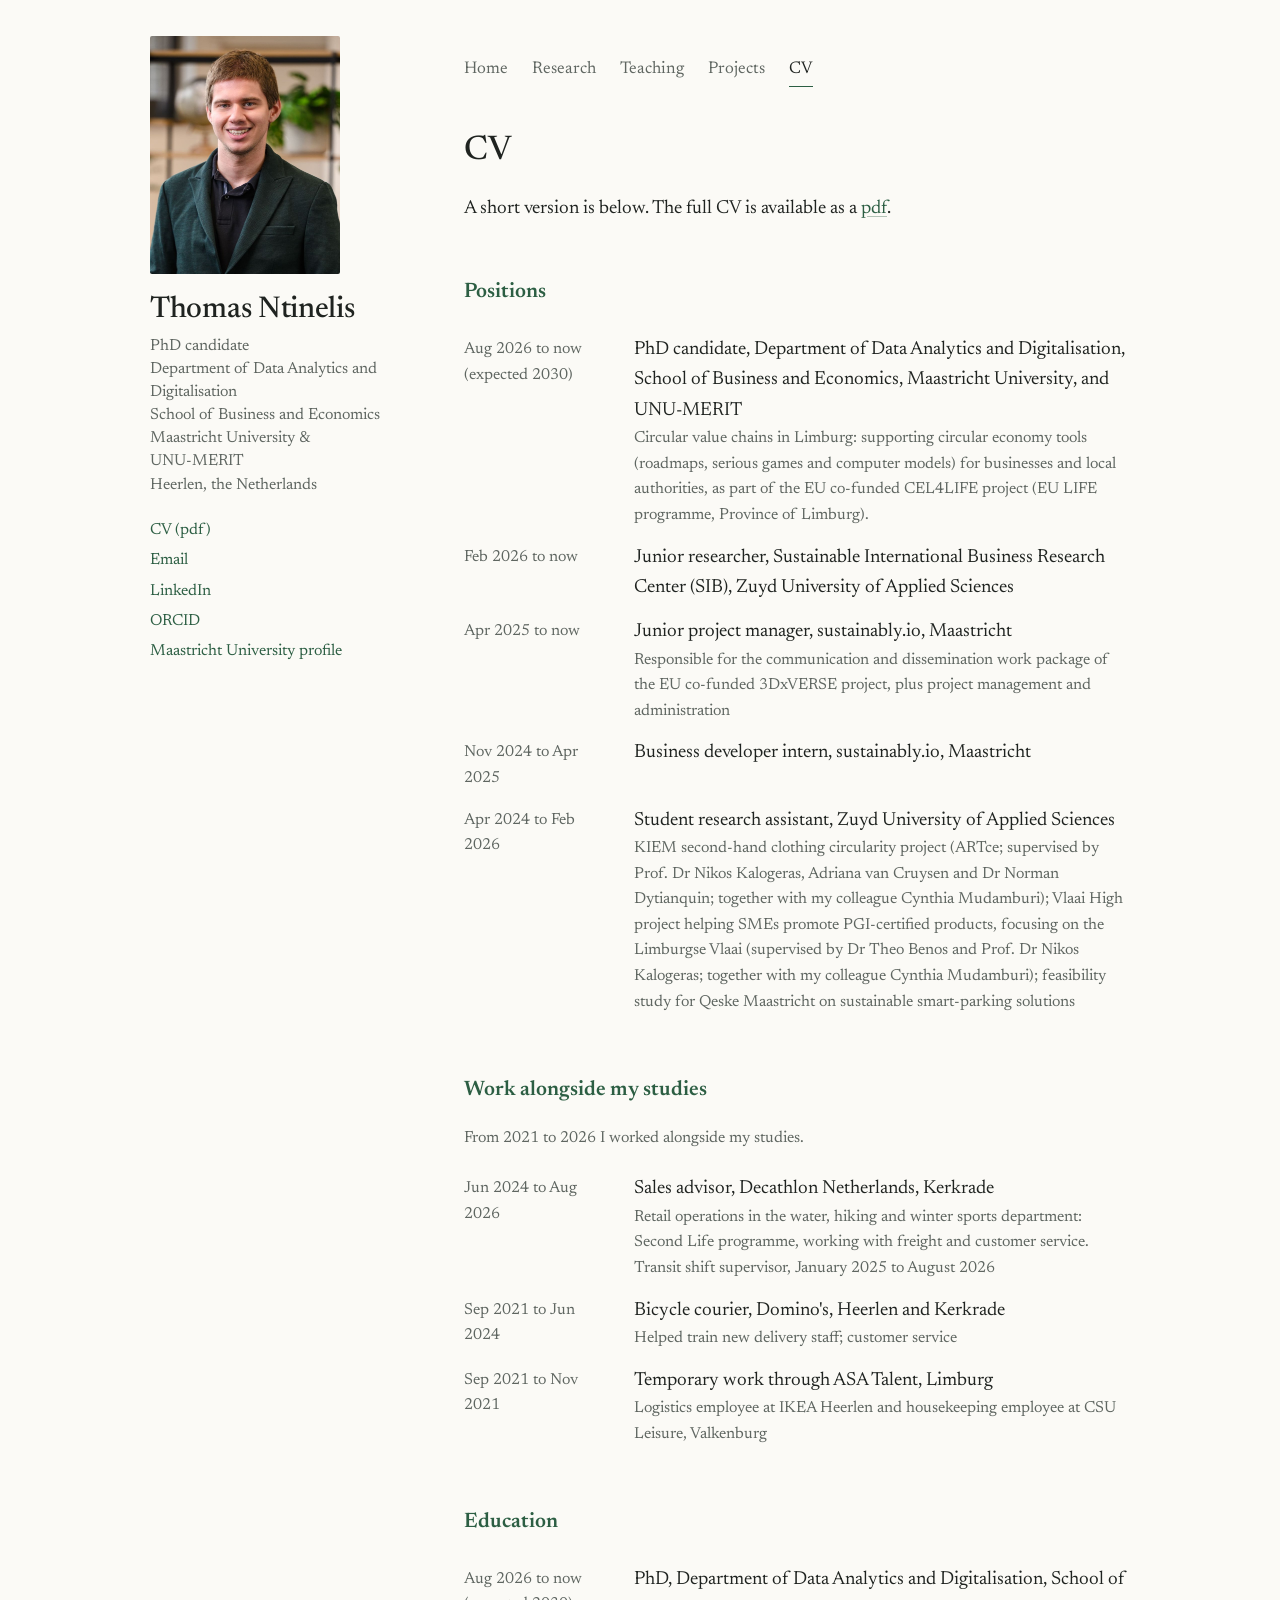
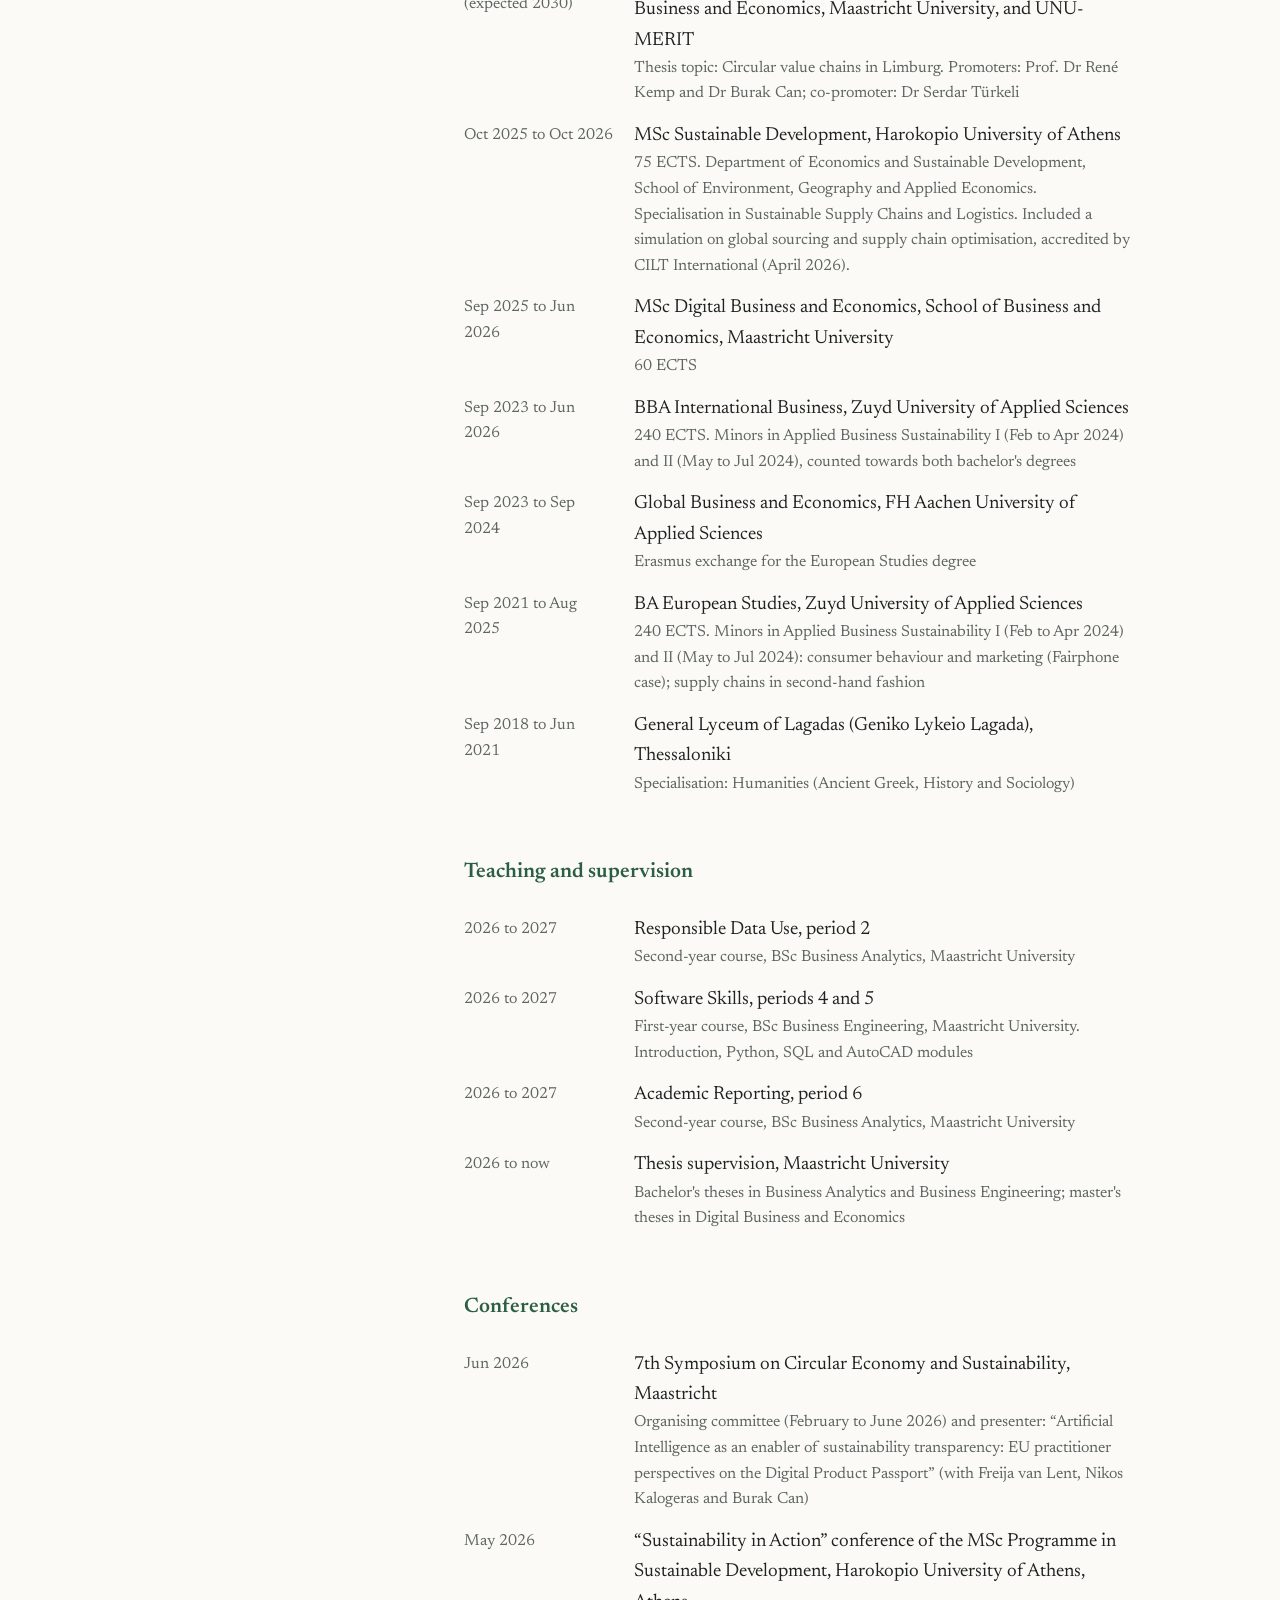
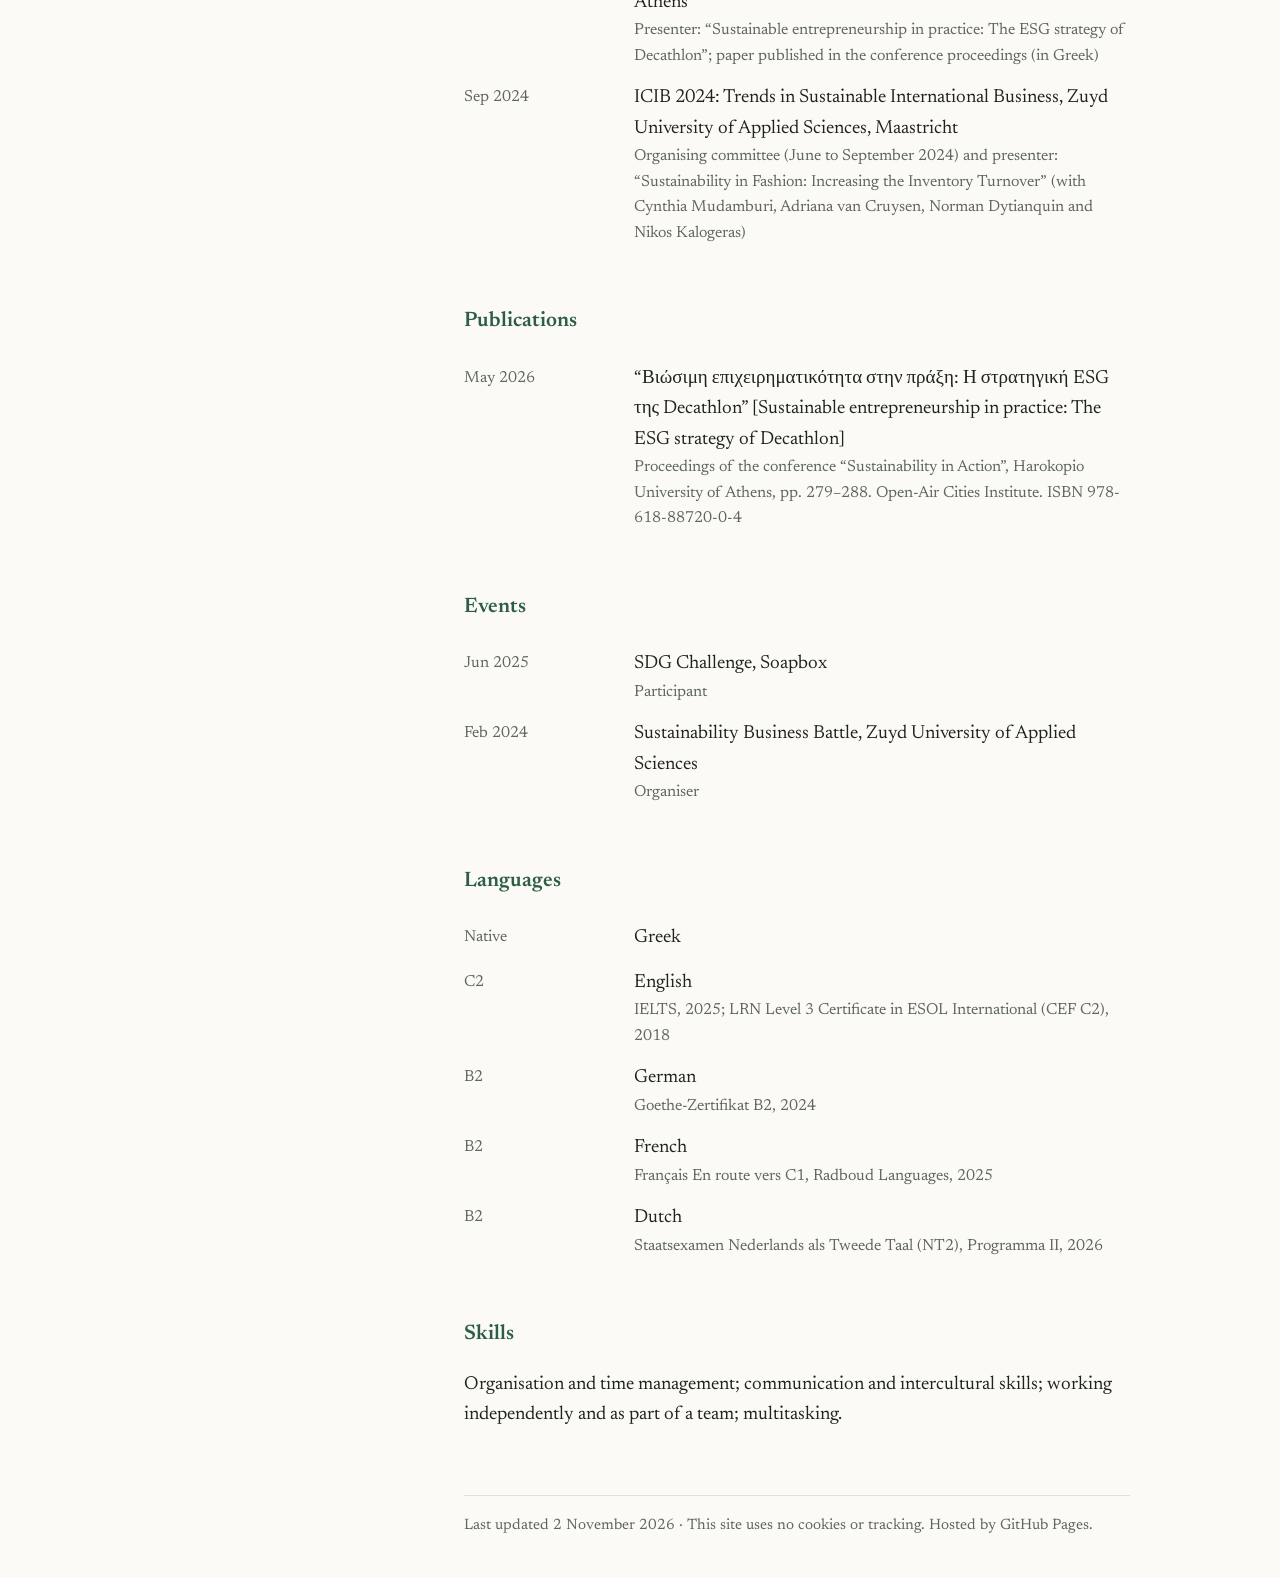
==== cv.html @ 08951f8e "List sustainably.io internship as its own entry" ====
<!doctype html>
<html lang="en">
<head>
<meta charset="utf-8">
<meta name="viewport" content="width=device-width, initial-scale=1">
<title>CV · Thomas Ntinelis</title>
<meta name="description" content="Thomas Ntinelis, PhD candidate at Maastricht University and UNU-MERIT, working on circular value chains in Limburg.">
<link rel="icon" href="favicon.svg" type="image/svg+xml">
<link rel="stylesheet" href="style.css">
</head>
<body>
<div class="page">

<aside class="side">
  <!-- Save a portrait (roughly 4:5) as photo.jpg -->
  <img class="portrait" src="photo.jpg" alt="Thomas Ntinelis" onerror="this.outerHTML='&lt;div class=&quot;portrait-empty&quot;&gt;photo&lt;/div&gt;'">
  <a class="name" href="index.html">Thomas Ntinelis</a>
  <p class="role">PhD candidate<br>Department of Data Analytics and Digitalisation<br>School of Business and Economics<br>Maastricht University &amp; <span class="nw">UNU-MERIT</span><br>Heerlen, the Netherlands</p>
  <ul class="links" id="links"></ul>
</aside>

<main>
<nav class="top" aria-label="Main">
  <a href="index.html">Home</a>
  <a href="research.html">Research</a>
  <a href="teaching.html">Teaching</a>
  <a href="projects.html">Projects</a>
  <a href="cv.html" aria-current="page">CV</a>
</nav>
<h1>CV</h1>
<p>A short version is below. The full CV is available as a <a data-cv href="#" target="_blank" rel="noopener">pdf</a>.</p>

<h2>Positions</h2>
<ul class="dated">
  <li><span class="d">Aug 2026 to now<br>(expected 2030)</span><span class="what">PhD candidate, Department of Data Analytics and Digitalisation, School of Business and Economics, Maastricht University, and UNU-MERIT<span>Circular value chains in Limburg: supporting circular economy tools (roadmaps, serious games and computer models) for businesses and local authorities, as part of the EU co-funded CEL4LIFE project (EU LIFE programme, Province of Limburg).</span></span></li>
  <li><span class="d">Feb 2026 to now</span><span class="what">Junior researcher, Sustainable International Business Research Center (SIB), Zuyd University of Applied Sciences</span></li>
  <li><span class="d">Apr 2025 to now</span><span class="what">Junior project manager, sustainably.io, Maastricht<span>Responsible for the communication and dissemination work package of the EU co-funded 3DxVERSE project, plus project management and administration</span></span></li>
  <li><span class="d">Nov 2024 to Apr 2025</span><span class="what">Business developer intern, sustainably.io, Maastricht</span></li>
  <li><span class="d">Apr 2024 to Feb 2026</span><span class="what">Student research assistant, Zuyd University of Applied Sciences<span>KIEM second-hand clothing circularity project (ARTce; supervised by Prof. Dr Nikos Kalogeras, Adriana van Cruysen and Dr Norman Dytianquin; together with my colleague Cynthia Mudamburi); Vlaai High project helping SMEs promote PGI-certified products, focusing on the Limburgse Vlaai (supervised by Dr Theo Benos and Prof. Dr Nikos Kalogeras; together with my colleague Cynthia Mudamburi); feasibility study for Qeske Maastricht on sustainable smart-parking solutions</span></span></li>
</ul>

<h2>Work alongside my studies</h2>
<p class="small">From 2021 to 2026 I worked alongside my studies.</p>
<ul class="dated">
  <li><span class="d">Jun 2024 to Aug 2026</span><span class="what">Sales advisor, Decathlon Netherlands, Kerkrade<span>Retail operations in the water, hiking and winter sports department: Second Life programme, working with freight and customer service. Transit shift supervisor, January 2025 to August 2026</span></span></li>
  <li><span class="d">Sep 2021 to Jun 2024</span><span class="what">Bicycle courier, Domino's, Heerlen and Kerkrade<span>Helped train new delivery staff; customer service</span></span></li>
  <li><span class="d">Sep 2021 to Nov 2021</span><span class="what">Temporary work through ASA Talent, Limburg<span>Logistics employee at IKEA Heerlen and housekeeping employee at CSU Leisure, Valkenburg</span></span></li>
</ul>

<h2>Education</h2>
<ul class="dated">
  <li><span class="d">Aug 2026 to now<br>(expected 2030)</span><span class="what">PhD, Department of Data Analytics and Digitalisation, School of Business and Economics, Maastricht University, and UNU-MERIT<span>Thesis topic: Circular value chains in Limburg. Promoters: Prof. Dr René Kemp and Dr Burak Can; co-promoter: Dr Serdar Türkeli</span></span></li>
  <li><span class="d">Oct 2025 to Oct 2026</span><span class="what">MSc Sustainable Development, Harokopio University of Athens<span>75 ECTS. Department of Economics and Sustainable Development, School of Environment, Geography and Applied Economics. Specialisation in Sustainable Supply Chains and Logistics. Included a simulation on global sourcing and supply chain optimisation, accredited by CILT International (April 2026).</span></span></li>
  <li><span class="d">Sep 2025 to Jun 2026</span><span class="what">MSc Digital Business and Economics, School of Business and Economics, Maastricht University<span>60 ECTS</span></span></li>
  <li><span class="d">Sep 2023 to Jun 2026</span><span class="what">BBA International Business, Zuyd University of Applied Sciences<span>240 ECTS. Minors in Applied Business Sustainability I (Feb to Apr 2024) and II (May to Jul 2024), counted towards both bachelor's degrees</span></span></li>
  <li><span class="d">Sep 2023 to Sep 2024</span><span class="what">Global Business and Economics, FH Aachen University of Applied Sciences<span>Erasmus exchange for the European Studies degree</span></span></li>
  <li><span class="d">Sep 2021 to Aug 2025</span><span class="what">BA European Studies, Zuyd University of Applied Sciences<span>240 ECTS. Minors in Applied Business Sustainability I (Feb to Apr 2024) and II (May to Jul 2024): consumer behaviour and marketing (Fairphone case); supply chains in second-hand fashion</span></span></li>
  <li><span class="d">Sep 2018 to Jun 2021</span><span class="what">General Lyceum of Lagadas (Geniko Lykeio Lagada), Thessaloniki<span>Specialisation: Humanities (Ancient Greek, History and Sociology)</span></span></li>
</ul>

<h2>Teaching and supervision</h2>
<ul class="dated">
  <li><span class="d">2026 to 2027</span><span class="what">Responsible Data Use, period 2<span>Second-year course, BSc Business Analytics, Maastricht University</span></span></li>
  <li><span class="d">2026 to 2027</span><span class="what">Software Skills, periods 4 and 5<span>First-year course, BSc Business Engineering, Maastricht University. Introduction, Python, SQL and AutoCAD modules</span></span></li>
  <li><span class="d">2026 to 2027</span><span class="what">Academic Reporting, period 6<span>Second-year course, BSc Business Analytics, Maastricht University</span></span></li>
  <li><span class="d">2026 to now</span><span class="what">Thesis supervision, Maastricht University<span>Bachelor's theses in Business Analytics and Business Engineering; master's theses in Digital Business and Economics</span></span></li>
</ul>

<h2>Conferences</h2>
<!-- Add the year in the first column, and your role or paper title in the grey line -->
<ul class="dated">
  <li><span class="d">Jun 2026</span><span class="what">7th Symposium on Circular Economy and Sustainability, Maastricht<span>Organising committee (February to June 2026) and presenter: “Artificial Intelligence as an enabler of sustainability transparency: EU practitioner perspectives on the Digital Product Passport” (with Freija van Lent, Nikos Kalogeras and Burak Can)</span></span></li>
  <li><span class="d">May 2026</span><span class="what">“Sustainability in Action” conference of the MSc Programme in Sustainable Development, Harokopio University of Athens, Athens<span>Presenter: “Sustainable entrepreneurship in practice: The ESG strategy of Decathlon”; paper published in the conference proceedings (in Greek)</span></span></li>
  <li><span class="d">Sep 2024</span><span class="what">ICIB 2024: Trends in Sustainable International Business, Zuyd University of Applied Sciences, Maastricht<span>Organising committee (June to September 2024) and presenter: “Sustainability in Fashion: Increasing the Inventory Turnover” (with Cynthia Mudamburi, Adriana van Cruysen, Norman Dytianquin and Nikos Kalogeras)</span></span></li>
</ul>

<h2>Publications</h2>
<ul class="dated">
  <li><span class="d">May 2026</span><span class="what">“Βιώσιμη επιχειρηματικότητα στην πράξη: Η στρατηγική ESG της Decathlon” [Sustainable entrepreneurship in practice: The ESG strategy of Decathlon]<span>Proceedings of the conference “Sustainability in Action”, Harokopio University of Athens, pp. 279–288. Open-Air Cities Institute. ISBN 978-618-88720-0-4</span></span></li>
</ul>

<h2>Events</h2>
<ul class="dated">
  <li><span class="d">Jun 2025</span><span class="what">SDG Challenge, Soapbox<span>Participant</span></span></li>
  <li><span class="d">Feb 2024</span><span class="what">Sustainability Business Battle, Zuyd University of Applied Sciences<span>Organiser</span></span></li>
</ul>

<h2>Languages</h2>
<ul class="dated">
  <li><span class="d">Native</span><span class="what">Greek</span></li>
  <li><span class="d">C2</span><span class="what">English<span>IELTS, 2025; LRN Level 3 Certificate in ESOL International (CEF C2), 2018</span></span></li>
  <li><span class="d">B2</span><span class="what">German<span>Goethe-Zertifikat B2, 2024</span></span></li>
  <li><span class="d">B2</span><span class="what">French<span>Français En route vers C1, Radboud Languages, 2025</span></span></li>
  <li><span class="d">B2</span><span class="what">Dutch<span>Staatsexamen Nederlands als Tweede Taal (NT2), Programma II, 2026</span></span></li>
</ul>

<h2>Skills</h2>
<p>Organisation and time management; communication and intercultural skills; working independently and as part of a team; multitasking.</p>

<footer>Last updated 2 November 2026 · This site uses no cookies or tracking. Hosted by GitHub Pages.</footer>
</main>
</div>
<script src="site.js"></script>
</body>
</html>
---- style.css ----
/* Thomas Ntinelis · personal website
   Colours are the variables below. */

/* Newsreader (SIL Open Font License), served from this site so no visitor data goes to third parties */
@font-face {
  font-family: "Newsreader"; font-style: normal; font-weight: 200 800; font-display: swap;
  src: url("newsreader-latin-ext-normal.woff2") format("woff2");
  unicode-range: U+0100-02BA,U+02BD-02C5,U+02C7-02CC,U+02CE-02D7,U+02DD-02FF,U+0304,U+0308,U+0329,U+1D00-1DBF,U+1E00-1E9F,U+1EF2-1EFF,U+2020,U+20A0-20AB,U+20AD-20C0,U+2113,U+2C60-2C7F,U+A720-A7FF;
}
@font-face {
  font-family: "Newsreader"; font-style: normal; font-weight: 200 800; font-display: swap;
  src: url("newsreader-latin-normal.woff2") format("woff2");
  unicode-range: U+0000-00FF,U+0131,U+0152-0153,U+02BB-02BC,U+02C6,U+02DA,U+02DC,U+0304,U+0308,U+0329,U+2000-206F,U+20AC,U+2122,U+2191,U+2193,U+2212,U+2215,U+FEFF,U+FFFD;
}
@font-face {
  font-family: "Newsreader"; font-style: italic; font-weight: 200 800; font-display: swap;
  src: url("newsreader-latin-ext-italic.woff2") format("woff2");
  unicode-range: U+0100-02BA,U+02BD-02C5,U+02C7-02CC,U+02CE-02D7,U+02DD-02FF,U+0304,U+0308,U+0329,U+1D00-1DBF,U+1E00-1E9F,U+1EF2-1EFF,U+2020,U+20A0-20AB,U+20AD-20C0,U+2113,U+2C60-2C7F,U+A720-A7FF;
}
@font-face {
  font-family: "Newsreader"; font-style: italic; font-weight: 200 800; font-display: swap;
  src: url("newsreader-latin-italic.woff2") format("woff2");
  unicode-range: U+0000-00FF,U+0131,U+0152-0153,U+02BB-02BC,U+02C6,U+02DA,U+02DC,U+0304,U+0308,U+0329,U+2000-206F,U+20AC,U+2122,U+2191,U+2193,U+2212,U+2215,U+FEFF,U+FFFD;
}

:root {
  --paper: #fbfaf6;
  --ink: #1f2320;
  --soft: #5f6661;
  --rule: #e2e0d8;
  --green: #2c5e43;
  --green-dark: #1d4430;
  --mark: #e9efe6;
  --serif: "Newsreader", "Iowan Old Style", Georgia, serif;
}
@media (prefers-color-scheme: dark) {
  :root {
    --paper: #151816;
    --ink: #e6e4dd;
    --soft: #a3a89f;
    --rule: #2e332f;
    --green: #8fc4a2;
    --green-dark: #b2dbbf;
    --mark: #1f2923;
  }
}

* { box-sizing: border-box; }
html { -webkit-text-size-adjust: 100%; }
body {
  margin: 0;
  background: var(--paper);
  color: var(--ink);
  font-family: var(--serif);
  font-size: 19px;
  line-height: 1.6;
  font-optical-sizing: auto;
}
img { max-width: 100%; display: block; }
a { color: var(--green); text-decoration: underline; text-decoration-color: color-mix(in srgb, var(--green) 35%, transparent); text-underline-offset: 3px; }
a:hover { color: var(--green-dark); text-decoration-color: currentColor; }
::selection { background: var(--mark); }

/* ---------- layout: sidebar + text ---------- */
.page {
  max-width: 1060px;
  margin: 0 auto;
  padding: 0 16px;
  display: grid;
  gap: 0 64px;
}
@media (min-width: 900px) {
  .page { grid-template-columns: 250px minmax(0, 1fr); padding: 0 40px; }
  .side { position: sticky; top: 0; align-self: start; padding-top: 64px; }
}

.side { padding-top: 36px; }
.portrait {
  width: 190px; aspect-ratio: 4 / 5; object-fit: cover;
  border-radius: 2px; margin-bottom: 20px;
  background: var(--mark);
}
.portrait-empty {
  width: 190px; aspect-ratio: 4 / 5; margin-bottom: 20px;
  background: var(--mark); border-radius: 2px;
  display: grid; place-items: center; color: var(--soft); font-style: italic; font-size: 15px;
}
.side .name {
  font-size: 30px; line-height: 1.1; font-weight: 500; letter-spacing: -.01em;
  margin: 0 0 8px; color: var(--ink); text-decoration: none; display: block;
}
.side .role .nw { white-space: nowrap; }
.side .role { font-size: 16px; color: var(--soft); line-height: 1.45; margin: 0 0 18px; }
.side .links { list-style: none; margin: 0; padding: 0; font-size: 16px; line-height: 1.9; }
.side .links a { text-decoration: none; }
.side .links a:hover { text-decoration: underline; }

@media (max-width: 899px) {
  .side { display: grid; grid-template-columns: 104px 1fr; gap: 0 18px; align-items: start; border-bottom: 1px solid var(--rule); padding-bottom: 22px; }
  .portrait, .portrait-empty { width: 104px; margin: 0; grid-row: span 3; }
  .side .name { font-size: 26px; }
  .side .role { margin-bottom: 8px; font-size: 15px; }
  .side .links { display: flex; flex-wrap: wrap; gap: 0 14px; font-size: 15px; line-height: 1.7; }
}

/* ---------- main column ---------- */
main { padding: 56px 0 40px; max-width: 690px; min-width: 0; }
@media (max-width: 899px) { main { padding-top: 22px; } }

nav.top { display: flex; flex-wrap: wrap; gap: 4px 24px; font-size: 17px; margin-bottom: 44px; }
nav.top a { color: var(--soft); text-decoration: none; padding-bottom: 3px; border-bottom: 1px solid transparent; }
nav.top a:hover { color: var(--ink); }
nav.top a[aria-current="page"] { color: var(--ink); border-bottom-color: var(--green); }

h1 { font-size: 34px; font-weight: 500; line-height: 1.2; letter-spacing: -.01em; margin: 0 0 22px; }
h2 {
  font-size: 21px; font-weight: 600; letter-spacing: 0;
  color: var(--green); margin: 52px 0 18px;
}
h3 { font-size: 20px; font-weight: 600; line-height: 1.35; margin: 0; }
p { margin: 0 0 16px; }
.intro p:first-child { font-size: 22px; line-height: 1.5; }
.small, .meta { font-size: 16px; color: var(--soft); }
em { font-style: italic; }

/* entries (research, projects) */
.entry { padding: 0 0 26px; margin: 0 0 26px; border-bottom: 1px solid var(--rule); }
.entry:last-child { border-bottom: 0; margin-bottom: 0; }
.entry .meta { margin: 4px 0 10px; }
.entry p { margin-bottom: 10px; }

details { margin-top: 6px; }
details summary { cursor: pointer; color: var(--green); font-size: 16px; list-style: none; display: inline; }
details summary::-webkit-details-marker { display: none; }
details summary::before { content: "+ "; }
details[open] summary::before { content: "\2212  "; }
details > div { margin-top: 10px; padding-left: 16px; border-left: 2px solid var(--rule); }

/* simple dated list (news, CV) */
.dated { list-style: none; margin: 0; padding: 0; }
.dated li { display: grid; grid-template-columns: 150px 1fr; gap: 0 20px; padding: 7px 0; }
.dated .d { color: var(--soft); font-size: 16px; padding-top: 2px; font-variant-numeric: tabular-nums; }
.dated .what span { display: block; color: var(--soft); font-size: 16px; }
@media (max-width: 560px) {
  .dated li { grid-template-columns: 1fr; padding: 8px 0; }
  .dated .d { padding: 0; }
}

/* "explained" levels */
.levels details { border-top: 1px solid var(--rule); padding: 12px 0; margin: 0; }
.levels details:last-child { border-bottom: 1px solid var(--rule); }
.levels summary { font-size: 18px; color: var(--ink); }
.levels summary::before { color: var(--green); }
.levels details > div { border: 0; padding: 0; margin-top: 8px; }

.inline-list { padding: 0; margin: 0; list-style: none; }
.inline-list li { display: inline; }
.inline-list li:not(:last-child)::after { content: " · "; color: var(--soft); }

footer { margin-top: 64px; padding-top: 18px; border-top: 1px solid var(--rule); font-size: 15px; color: var(--soft); }

ul.plain { margin: 0 0 12px; padding-left: 20px; }
ul.plain li { margin: 2px 0; }
ul.plain li::marker { color: var(--green); }
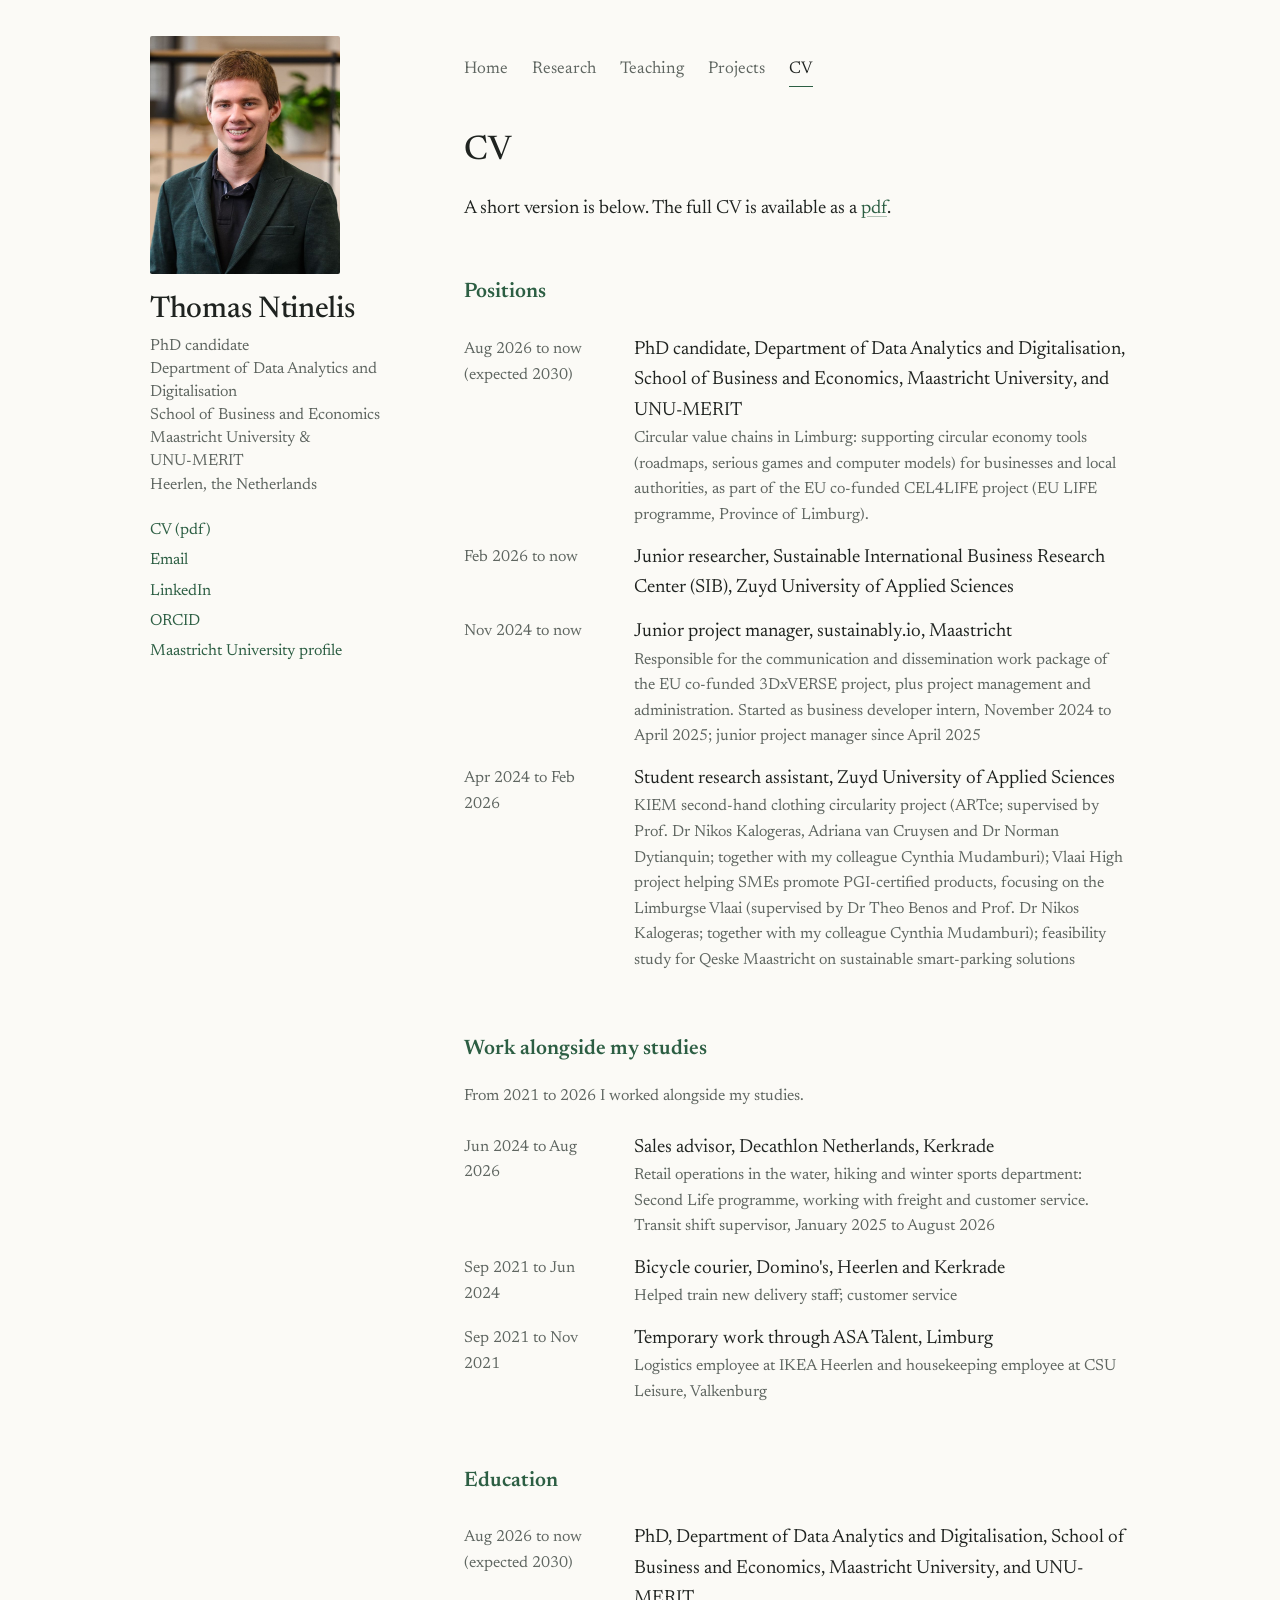
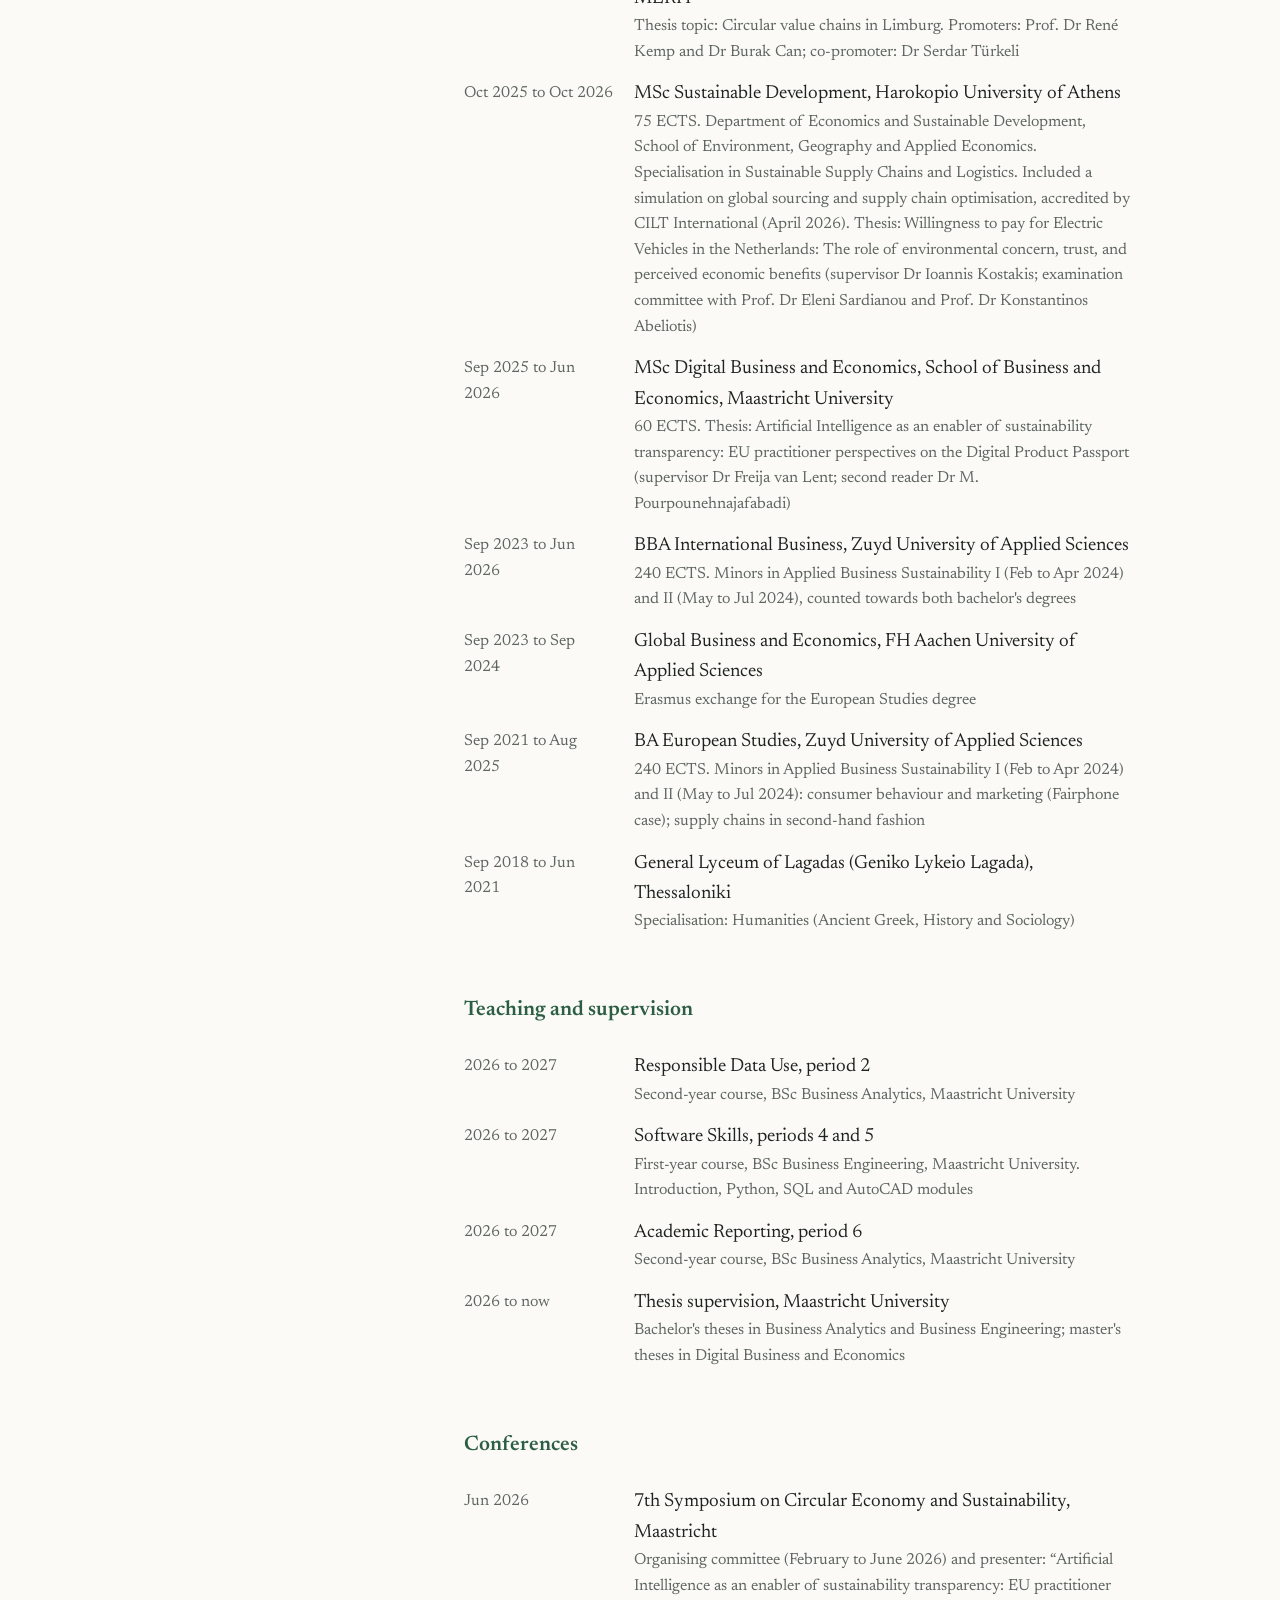
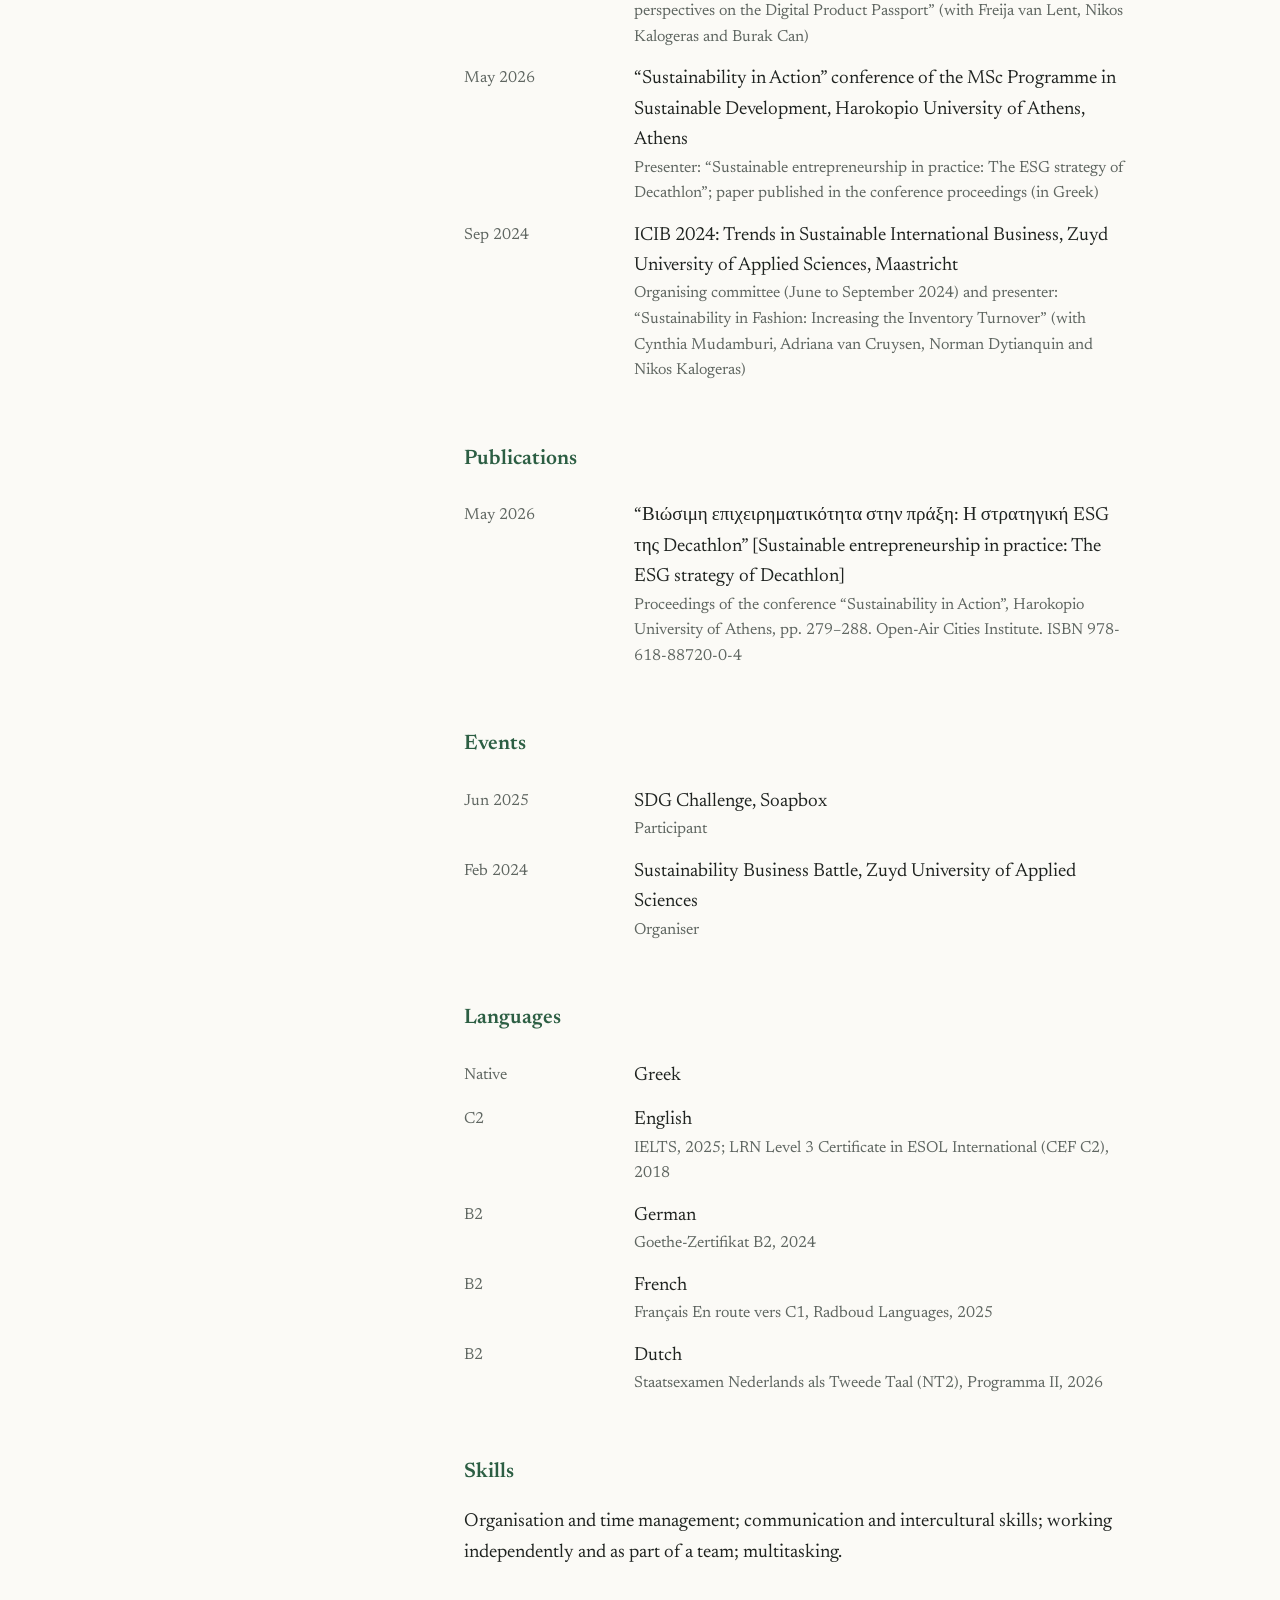
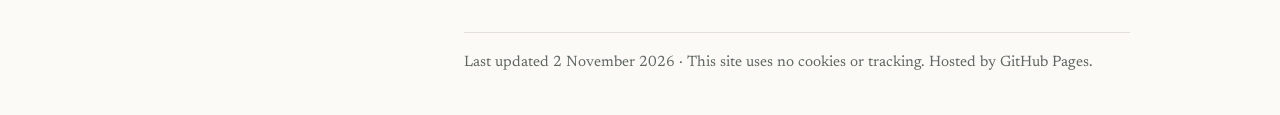
==== commit e3b1e48a: "Merge sustainably.io roles; add master thesis details to CV" ====
--- a/cv.html
+++ b/cv.html
@@ -34,8 +34,7 @@
 <ul class="dated">
   <li><span class="d">Aug 2026 to now<br>(expected 2030)</span><span class="what">PhD candidate, Department of Data Analytics and Digitalisation, School of Business and Economics, Maastricht University, and UNU-MERIT<span>Circular value chains in Limburg: supporting circular economy tools (roadmaps, serious games and computer models) for businesses and local authorities, as part of the EU co-funded CEL4LIFE project (EU LIFE programme, Province of Limburg).</span></span></li>
   <li><span class="d">Feb 2026 to now</span><span class="what">Junior researcher, Sustainable International Business Research Center (SIB), Zuyd University of Applied Sciences</span></li>
-  <li><span class="d">Apr 2025 to now</span><span class="what">Junior project manager, sustainably.io, Maastricht<span>Responsible for the communication and dissemination work package of the EU co-funded 3DxVERSE project, plus project management and administration</span></span></li>
-  <li><span class="d">Nov 2024 to Apr 2025</span><span class="what">Business developer intern, sustainably.io, Maastricht</span></li>
+  <li><span class="d">Nov 2024 to now</span><span class="what">Junior project manager, sustainably.io, Maastricht<span>Responsible for the communication and dissemination work package of the EU co-funded 3DxVERSE project, plus project management and administration. Started as business developer intern, November 2024 to April 2025; junior project manager since April 2025</span></span></li>
   <li><span class="d">Apr 2024 to Feb 2026</span><span class="what">Student research assistant, Zuyd University of Applied Sciences<span>KIEM second-hand clothing circularity project (ARTce; supervised by Prof. Dr Nikos Kalogeras, Adriana van Cruysen and Dr Norman Dytianquin; together with my colleague Cynthia Mudamburi); Vlaai High project helping SMEs promote PGI-certified products, focusing on the Limburgse Vlaai (supervised by Dr Theo Benos and Prof. Dr Nikos Kalogeras; together with my colleague Cynthia Mudamburi); feasibility study for Qeske Maastricht on sustainable smart-parking solutions</span></span></li>
 </ul>
 
@@ -50,8 +49,8 @@
 <h2>Education</h2>
 <ul class="dated">
   <li><span class="d">Aug 2026 to now<br>(expected 2030)</span><span class="what">PhD, Department of Data Analytics and Digitalisation, School of Business and Economics, Maastricht University, and UNU-MERIT<span>Thesis topic: Circular value chains in Limburg. Promoters: Prof. Dr René Kemp and Dr Burak Can; co-promoter: Dr Serdar Türkeli</span></span></li>
-  <li><span class="d">Oct 2025 to Oct 2026</span><span class="what">MSc Sustainable Development, Harokopio University of Athens<span>75 ECTS. Department of Economics and Sustainable Development, School of Environment, Geography and Applied Economics. Specialisation in Sustainable Supply Chains and Logistics. Included a simulation on global sourcing and supply chain optimisation, accredited by CILT International (April 2026).</span></span></li>
-  <li><span class="d">Sep 2025 to Jun 2026</span><span class="what">MSc Digital Business and Economics, School of Business and Economics, Maastricht University<span>60 ECTS</span></span></li>
+  <li><span class="d">Oct 2025 to Oct 2026</span><span class="what">MSc Sustainable Development, Harokopio University of Athens<span>75 ECTS. Department of Economics and Sustainable Development, School of Environment, Geography and Applied Economics. Specialisation in Sustainable Supply Chains and Logistics. Included a simulation on global sourcing and supply chain optimisation, accredited by CILT International (April 2026). Thesis: Willingness to pay for Electric Vehicles in the Netherlands: The role of environmental concern, trust, and perceived economic benefits (supervisor Dr Ioannis Kostakis; examination committee with Prof. Dr Eleni Sardianou and Prof. Dr Konstantinos Abeliotis)</span></span></li>
+  <li><span class="d">Sep 2025 to Jun 2026</span><span class="what">MSc Digital Business and Economics, School of Business and Economics, Maastricht University<span>60 ECTS. Thesis: Artificial Intelligence as an enabler of sustainability transparency: EU practitioner perspectives on the Digital Product Passport (supervisor Dr Freija van Lent; second reader Dr M. Pourpounehnajafabadi)</span></span></li>
   <li><span class="d">Sep 2023 to Jun 2026</span><span class="what">BBA International Business, Zuyd University of Applied Sciences<span>240 ECTS. Minors in Applied Business Sustainability I (Feb to Apr 2024) and II (May to Jul 2024), counted towards both bachelor's degrees</span></span></li>
   <li><span class="d">Sep 2023 to Sep 2024</span><span class="what">Global Business and Economics, FH Aachen University of Applied Sciences<span>Erasmus exchange for the European Studies degree</span></span></li>
   <li><span class="d">Sep 2021 to Aug 2025</span><span class="what">BA European Studies, Zuyd University of Applied Sciences<span>240 ECTS. Minors in Applied Business Sustainability I (Feb to Apr 2024) and II (May to Jul 2024): consumer behaviour and marketing (Fairphone case); supply chains in second-hand fashion</span></span></li>
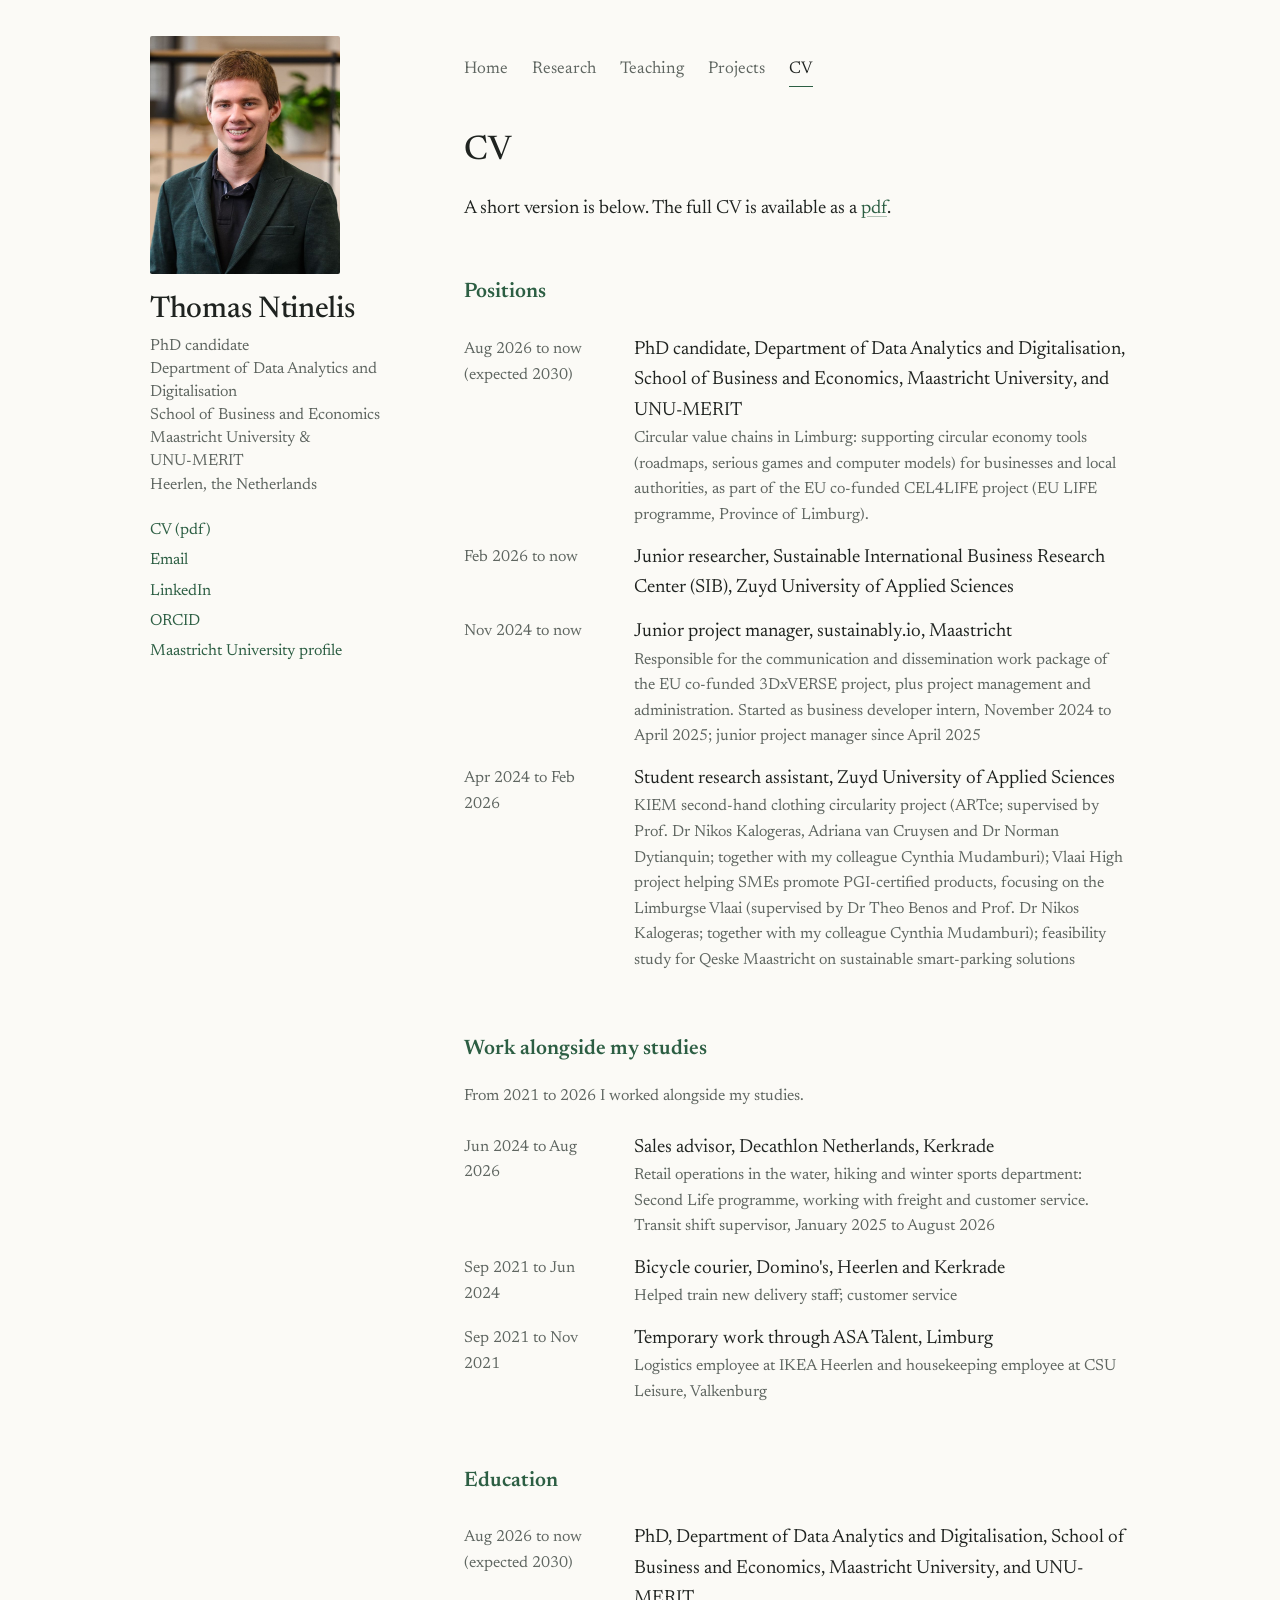
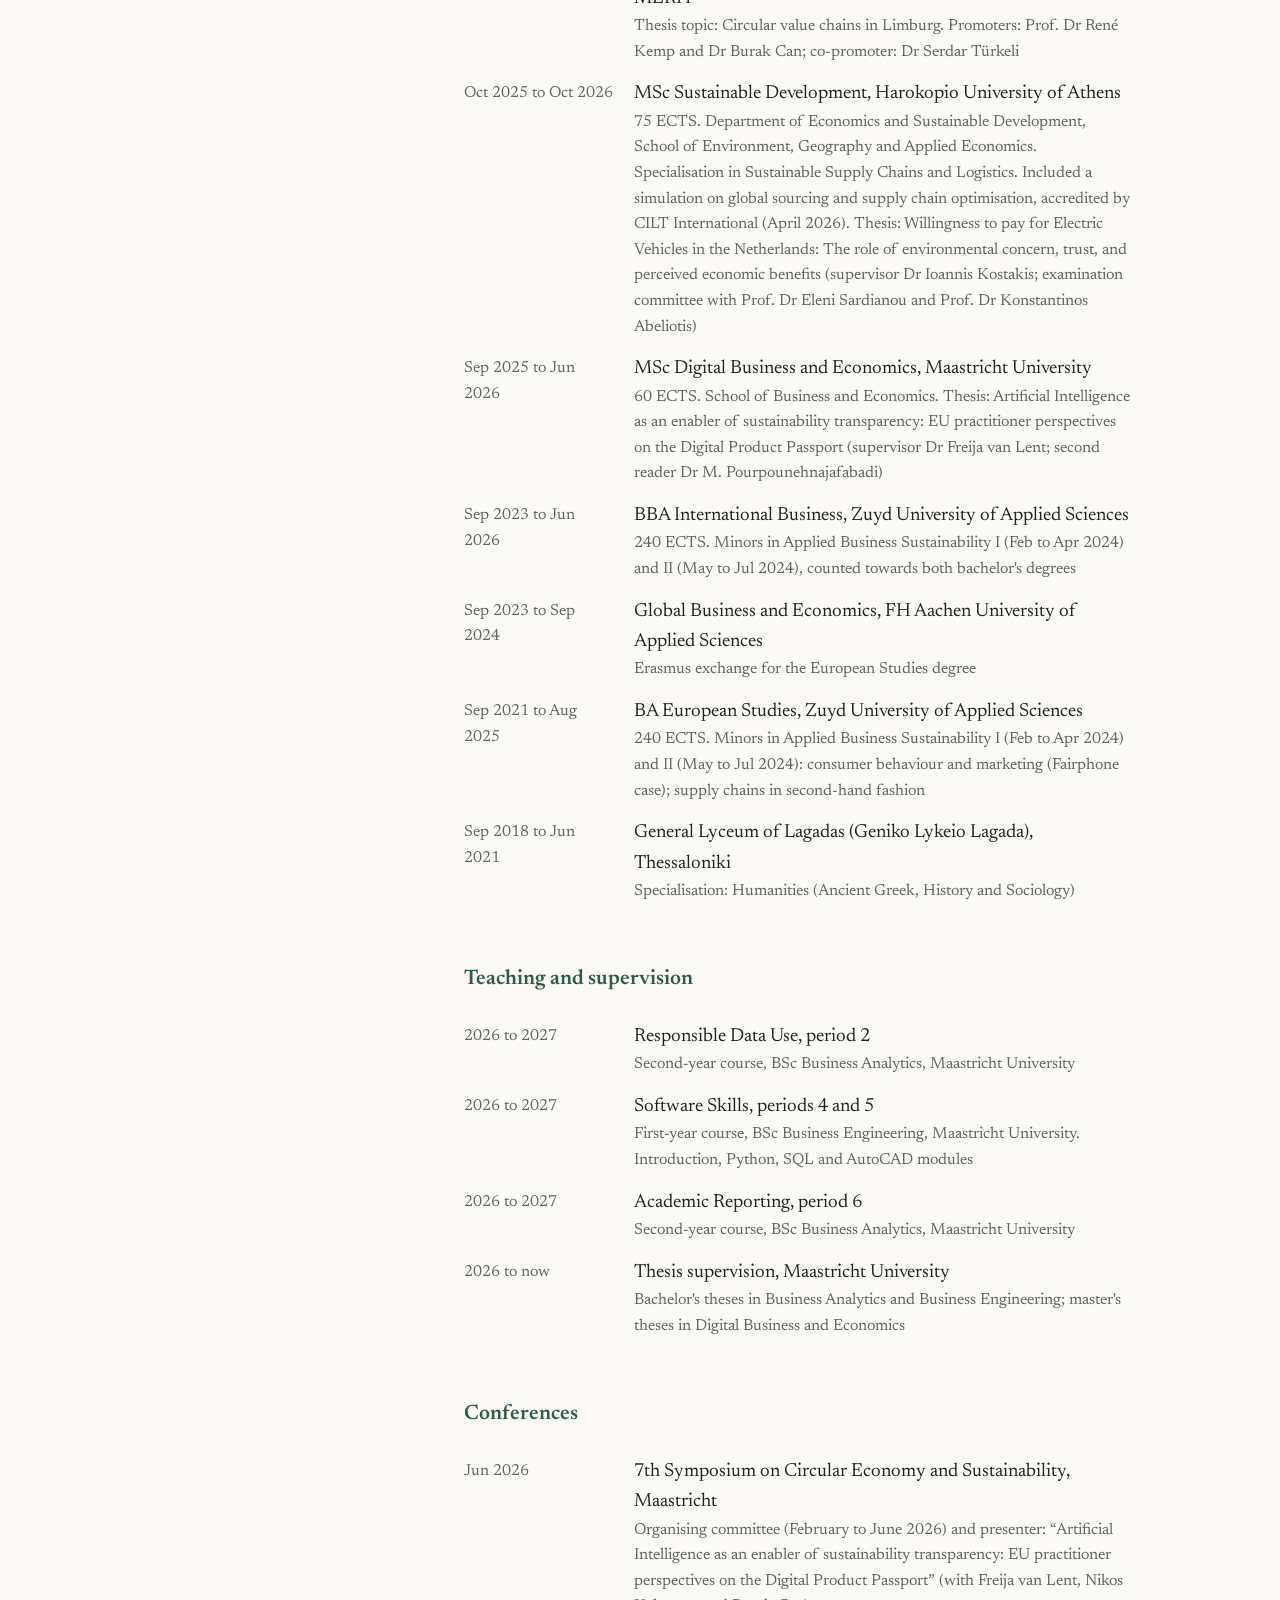
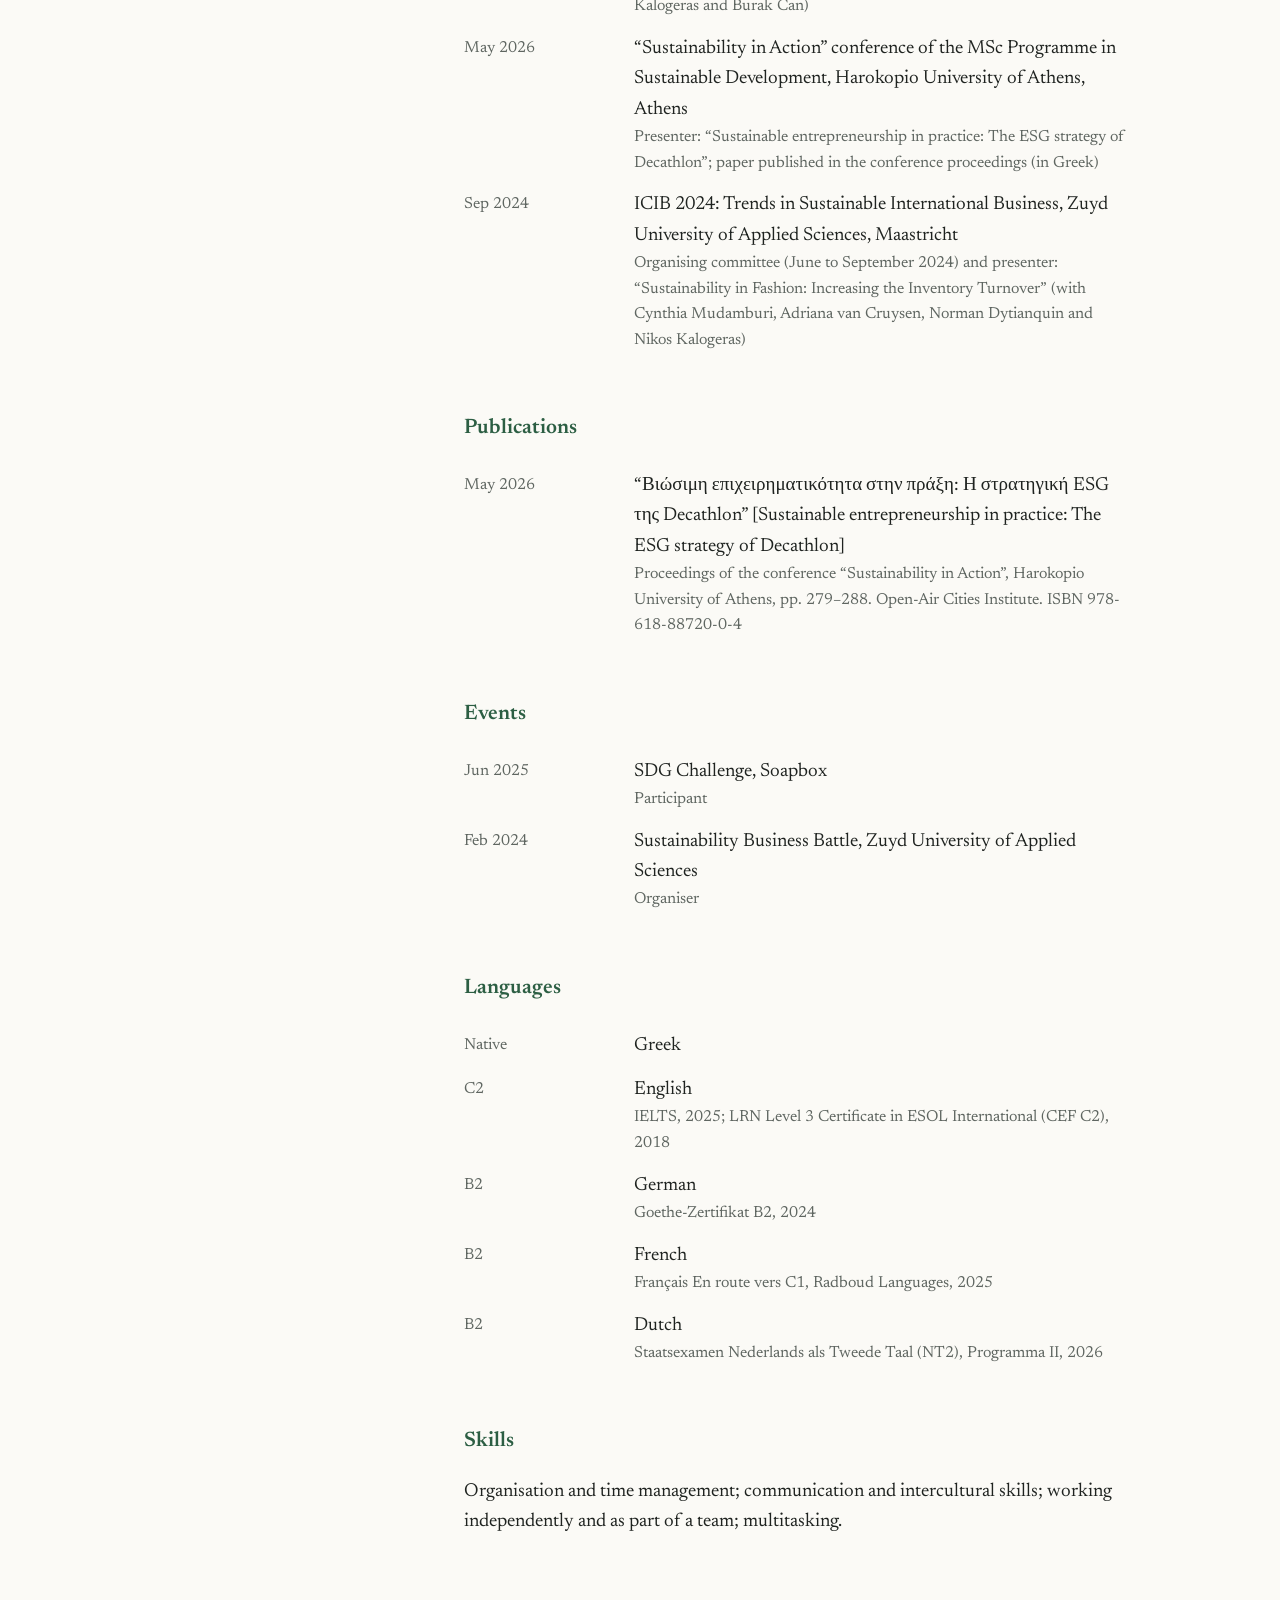
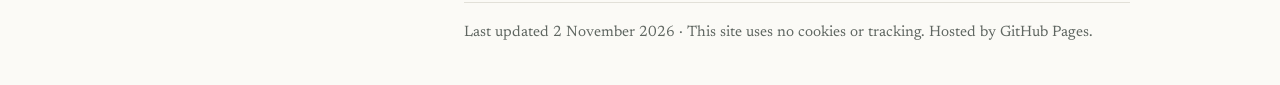
==== commit d91f801e: "Put SBE in the Maastricht master detail line" ====
--- a/cv.html
+++ b/cv.html
@@ -50,7 +50,7 @@
 <ul class="dated">
   <li><span class="d">Aug 2026 to now<br>(expected 2030)</span><span class="what">PhD, Department of Data Analytics and Digitalisation, School of Business and Economics, Maastricht University, and UNU-MERIT<span>Thesis topic: Circular value chains in Limburg. Promoters: Prof. Dr René Kemp and Dr Burak Can; co-promoter: Dr Serdar Türkeli</span></span></li>
   <li><span class="d">Oct 2025 to Oct 2026</span><span class="what">MSc Sustainable Development, Harokopio University of Athens<span>75 ECTS. Department of Economics and Sustainable Development, School of Environment, Geography and Applied Economics. Specialisation in Sustainable Supply Chains and Logistics. Included a simulation on global sourcing and supply chain optimisation, accredited by CILT International (April 2026). Thesis: Willingness to pay for Electric Vehicles in the Netherlands: The role of environmental concern, trust, and perceived economic benefits (supervisor Dr Ioannis Kostakis; examination committee with Prof. Dr Eleni Sardianou and Prof. Dr Konstantinos Abeliotis)</span></span></li>
-  <li><span class="d">Sep 2025 to Jun 2026</span><span class="what">MSc Digital Business and Economics, School of Business and Economics, Maastricht University<span>60 ECTS. Thesis: Artificial Intelligence as an enabler of sustainability transparency: EU practitioner perspectives on the Digital Product Passport (supervisor Dr Freija van Lent; second reader Dr M. Pourpounehnajafabadi)</span></span></li>
+  <li><span class="d">Sep 2025 to Jun 2026</span><span class="what">MSc Digital Business and Economics, Maastricht University<span>60 ECTS. School of Business and Economics. Thesis: Artificial Intelligence as an enabler of sustainability transparency: EU practitioner perspectives on the Digital Product Passport (supervisor Dr Freija van Lent; second reader Dr M. Pourpounehnajafabadi)</span></span></li>
   <li><span class="d">Sep 2023 to Jun 2026</span><span class="what">BBA International Business, Zuyd University of Applied Sciences<span>240 ECTS. Minors in Applied Business Sustainability I (Feb to Apr 2024) and II (May to Jul 2024), counted towards both bachelor's degrees</span></span></li>
   <li><span class="d">Sep 2023 to Sep 2024</span><span class="what">Global Business and Economics, FH Aachen University of Applied Sciences<span>Erasmus exchange for the European Studies degree</span></span></li>
   <li><span class="d">Sep 2021 to Aug 2025</span><span class="what">BA European Studies, Zuyd University of Applied Sciences<span>240 ECTS. Minors in Applied Business Sustainability I (Feb to Apr 2024) and II (May to Jul 2024): consumer behaviour and marketing (Fairphone case); supply chains in second-hand fashion</span></span></li>
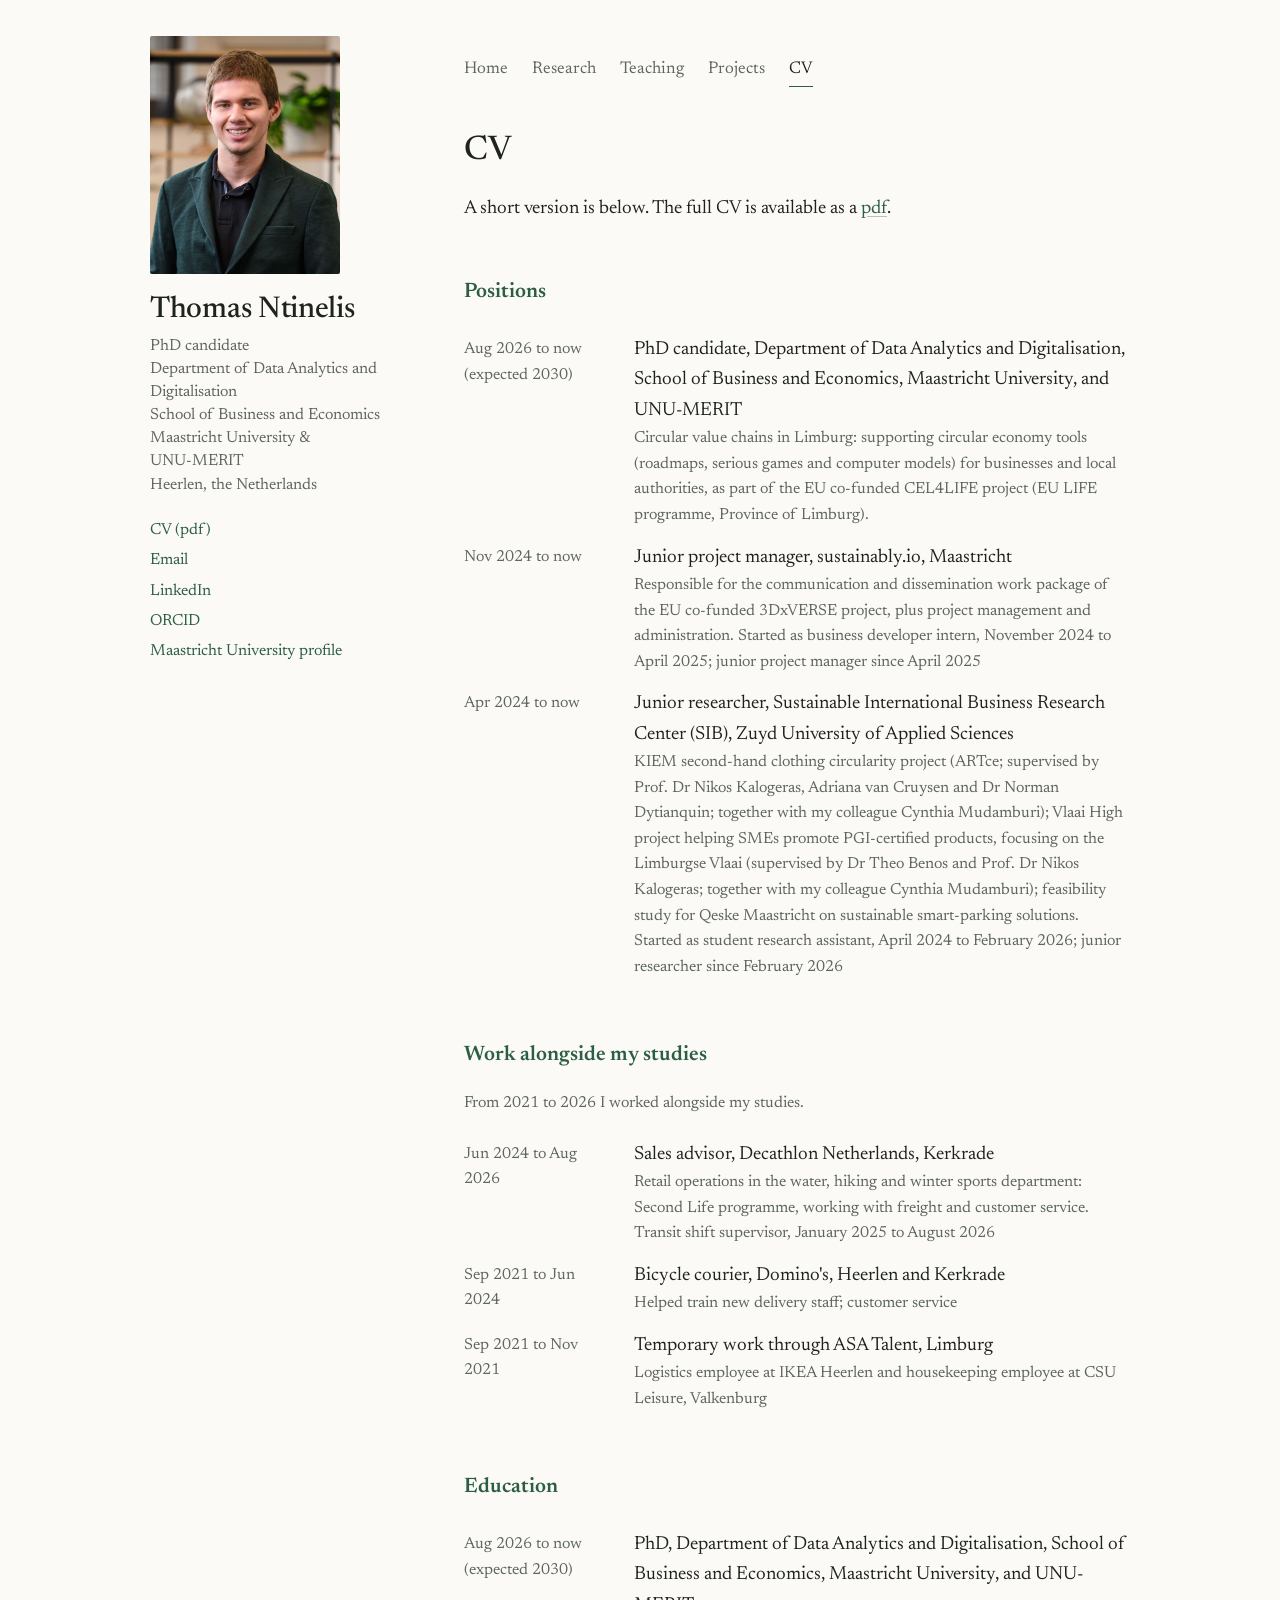
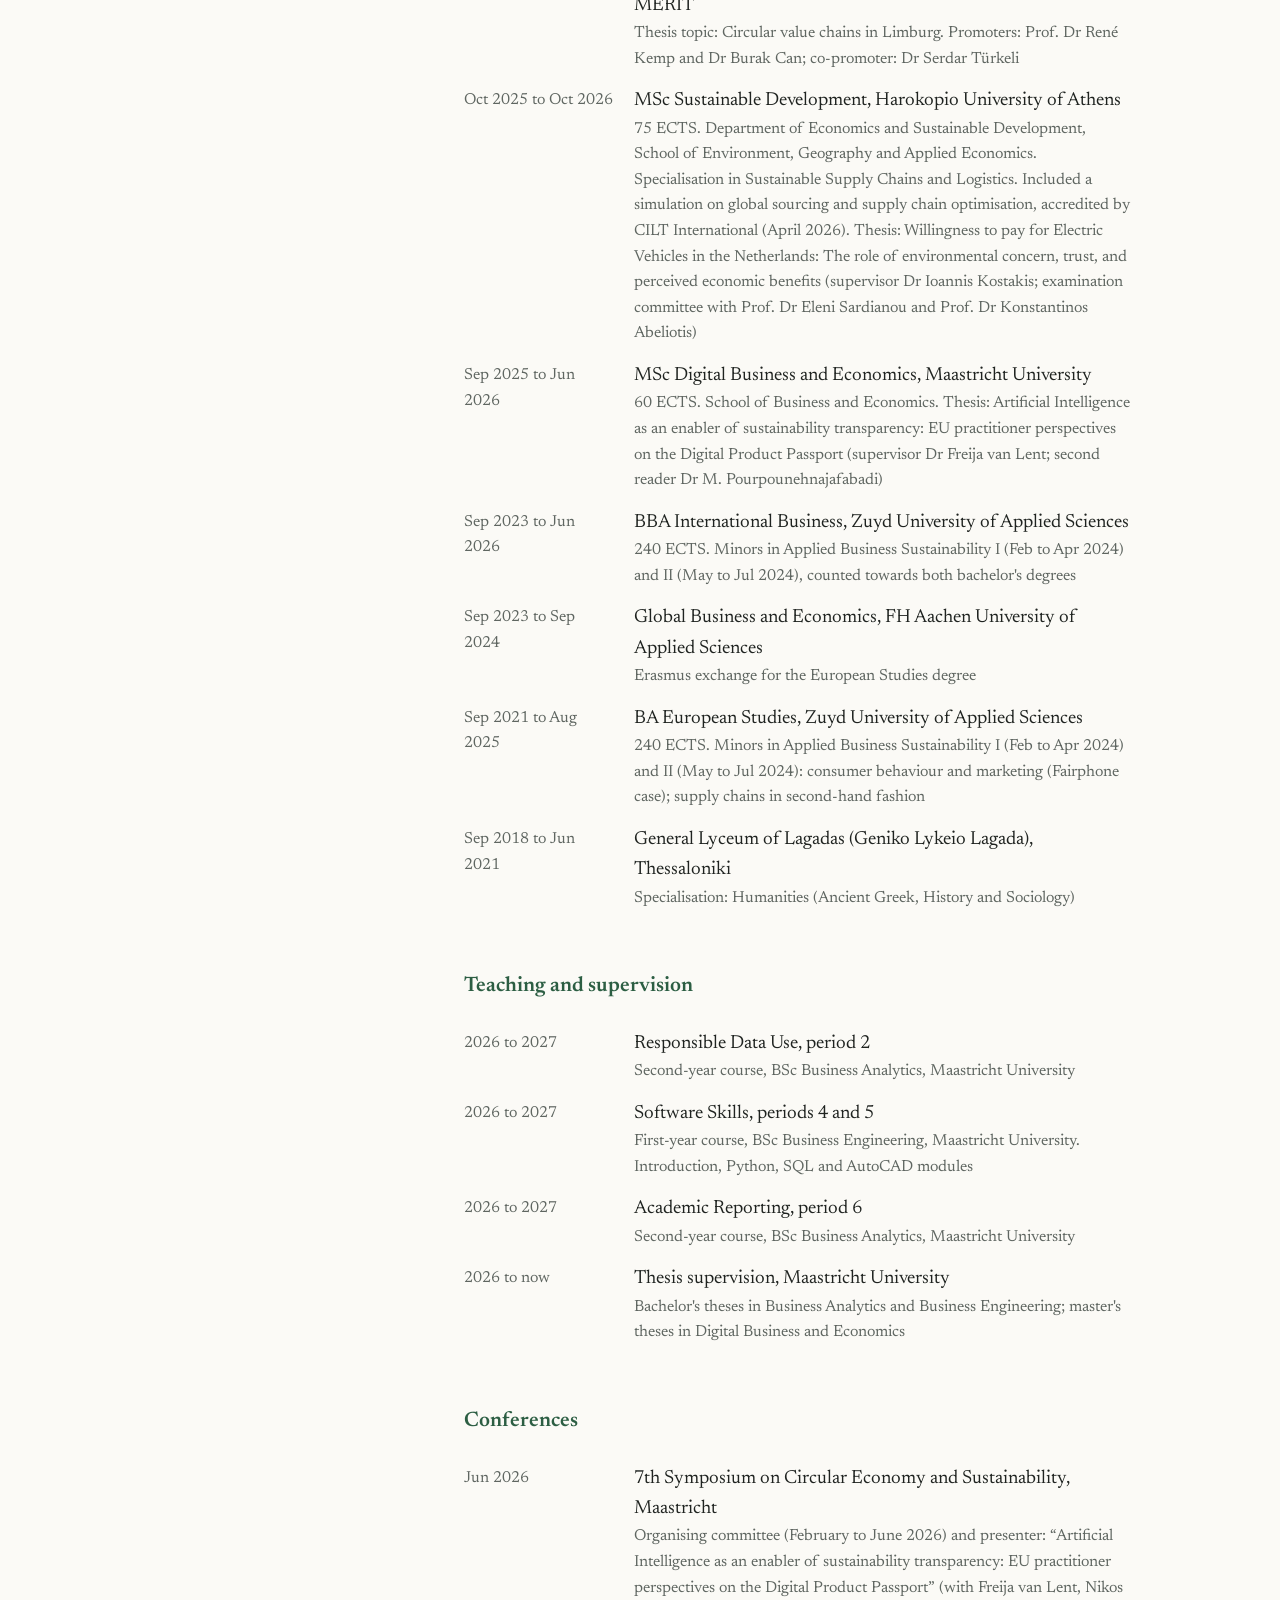
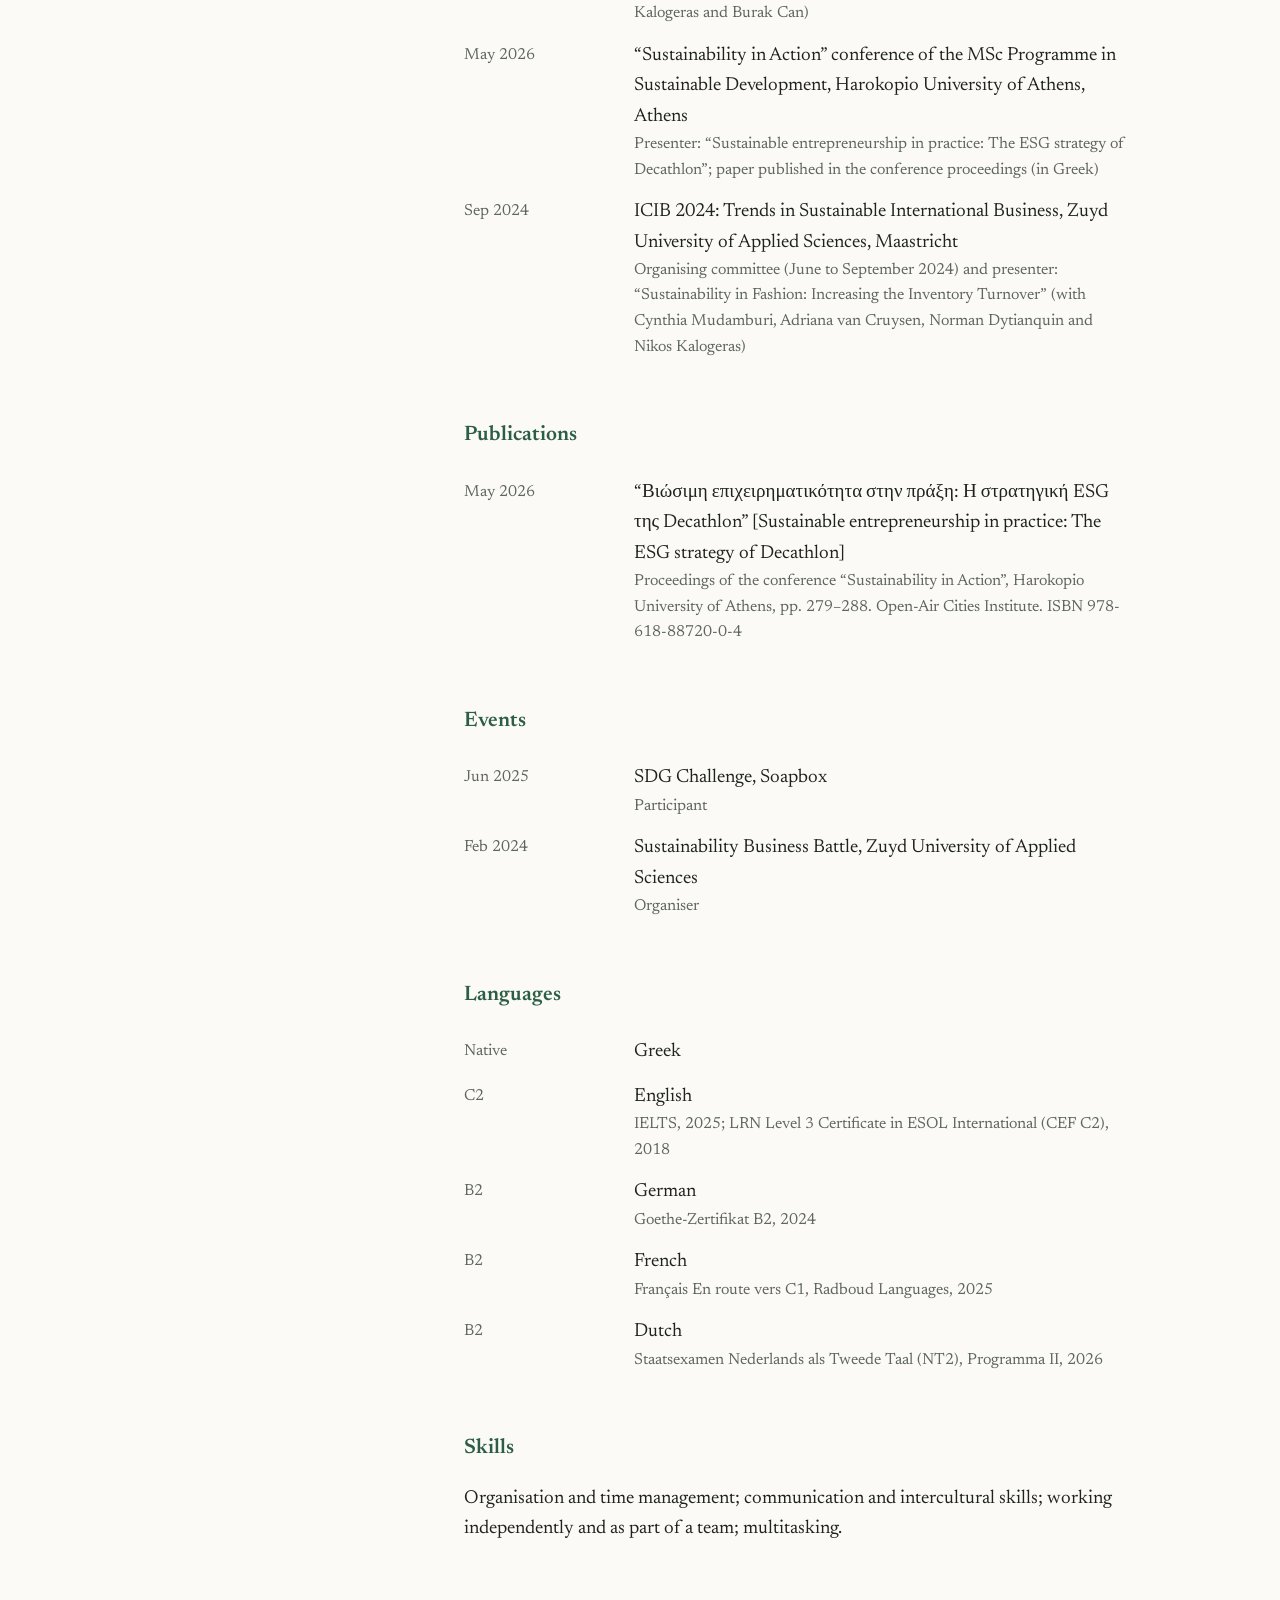
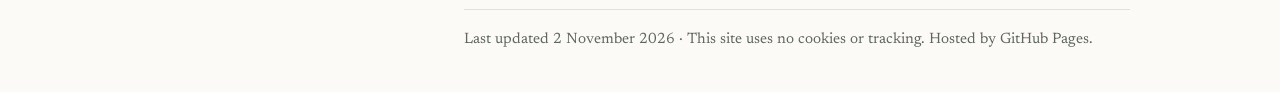
==== commit 42a04884: "Merge Zuyd roles into one SIB entry" ====
--- a/cv.html
+++ b/cv.html
@@ -33,9 +33,8 @@
 <h2>Positions</h2>
 <ul class="dated">
   <li><span class="d">Aug 2026 to now<br>(expected 2030)</span><span class="what">PhD candidate, Department of Data Analytics and Digitalisation, School of Business and Economics, Maastricht University, and UNU-MERIT<span>Circular value chains in Limburg: supporting circular economy tools (roadmaps, serious games and computer models) for businesses and local authorities, as part of the EU co-funded CEL4LIFE project (EU LIFE programme, Province of Limburg).</span></span></li>
-  <li><span class="d">Feb 2026 to now</span><span class="what">Junior researcher, Sustainable International Business Research Center (SIB), Zuyd University of Applied Sciences</span></li>
   <li><span class="d">Nov 2024 to now</span><span class="what">Junior project manager, sustainably.io, Maastricht<span>Responsible for the communication and dissemination work package of the EU co-funded 3DxVERSE project, plus project management and administration. Started as business developer intern, November 2024 to April 2025; junior project manager since April 2025</span></span></li>
-  <li><span class="d">Apr 2024 to Feb 2026</span><span class="what">Student research assistant, Zuyd University of Applied Sciences<span>KIEM second-hand clothing circularity project (ARTce; supervised by Prof. Dr Nikos Kalogeras, Adriana van Cruysen and Dr Norman Dytianquin; together with my colleague Cynthia Mudamburi); Vlaai High project helping SMEs promote PGI-certified products, focusing on the Limburgse Vlaai (supervised by Dr Theo Benos and Prof. Dr Nikos Kalogeras; together with my colleague Cynthia Mudamburi); feasibility study for Qeske Maastricht on sustainable smart-parking solutions</span></span></li>
+  <li><span class="d">Apr 2024 to now</span><span class="what">Junior researcher, Sustainable International Business Research Center (SIB), Zuyd University of Applied Sciences<span>KIEM second-hand clothing circularity project (ARTce; supervised by Prof. Dr Nikos Kalogeras, Adriana van Cruysen and Dr Norman Dytianquin; together with my colleague Cynthia Mudamburi); Vlaai High project helping SMEs promote PGI-certified products, focusing on the Limburgse Vlaai (supervised by Dr Theo Benos and Prof. Dr Nikos Kalogeras; together with my colleague Cynthia Mudamburi); feasibility study for Qeske Maastricht on sustainable smart-parking solutions. Started as student research assistant, April 2024 to February 2026; junior researcher since February 2026</span></span></li>
 </ul>
 
 <h2>Work alongside my studies</h2>
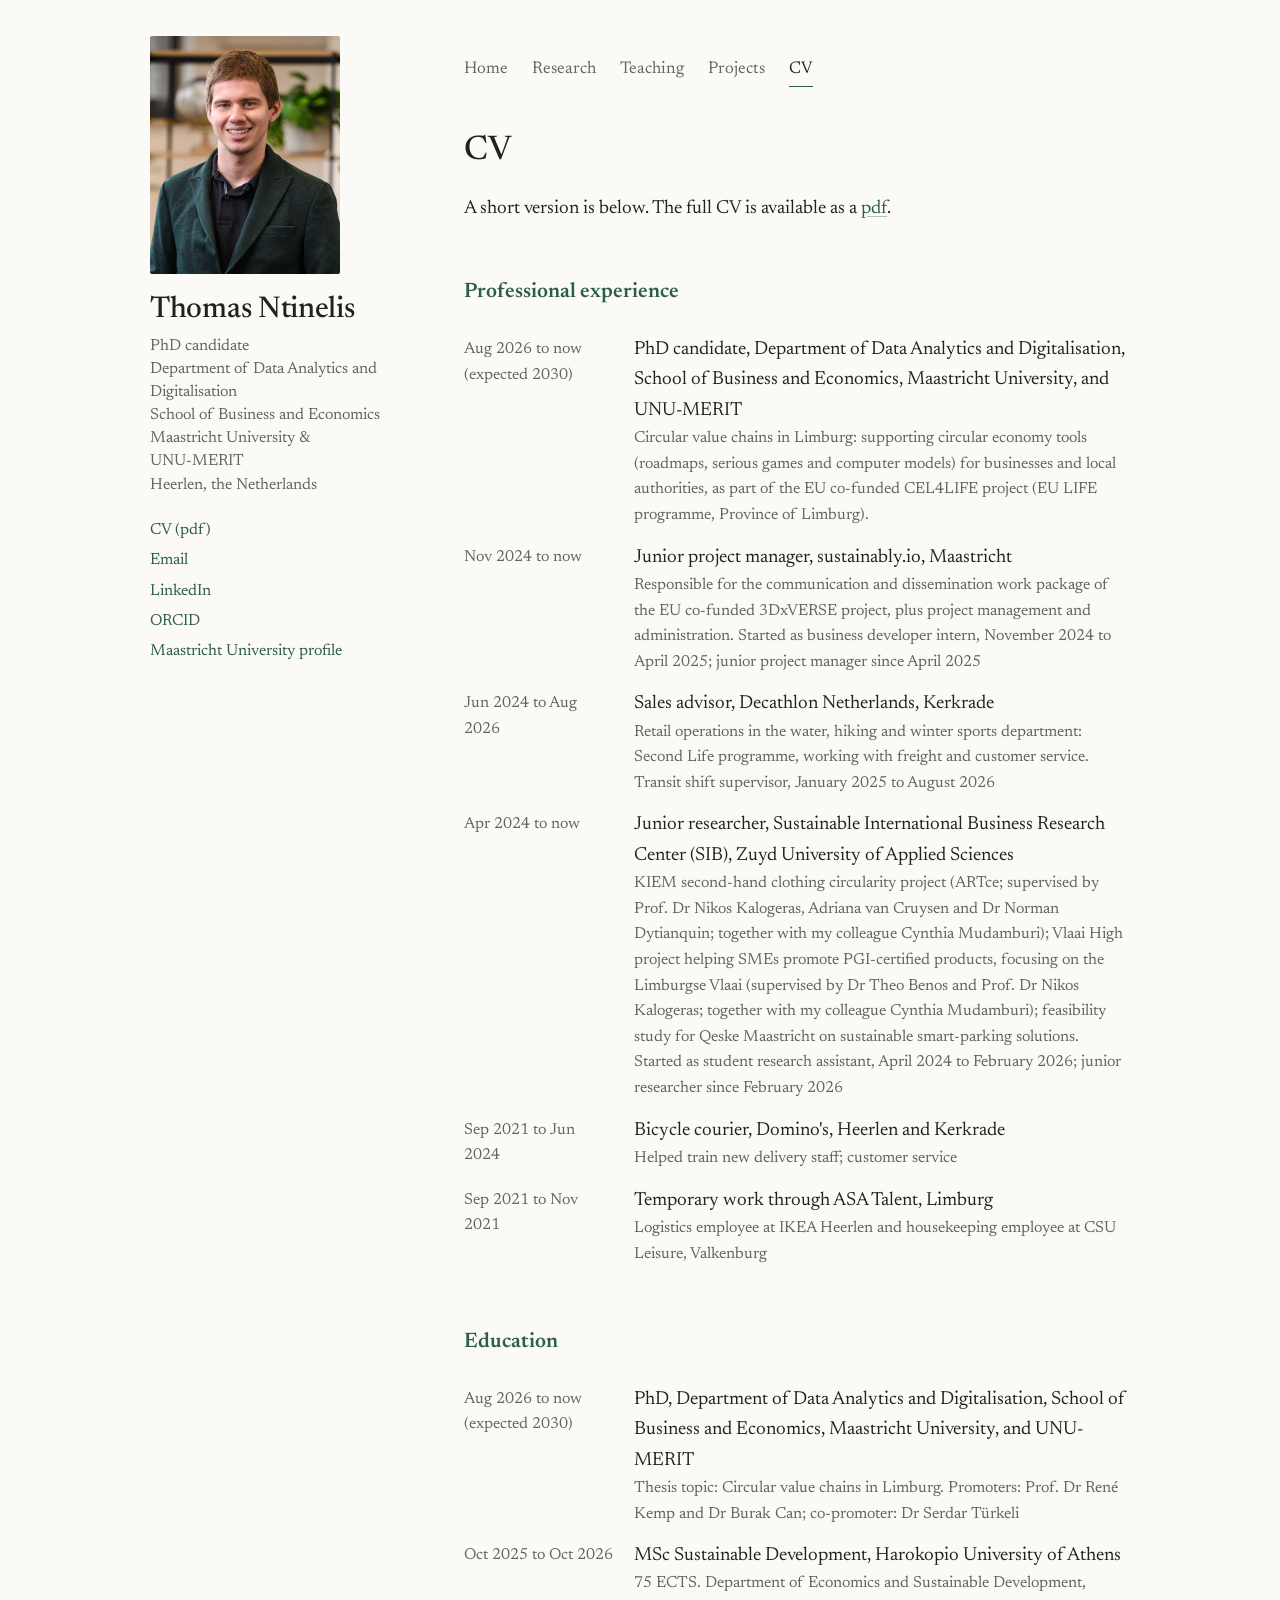
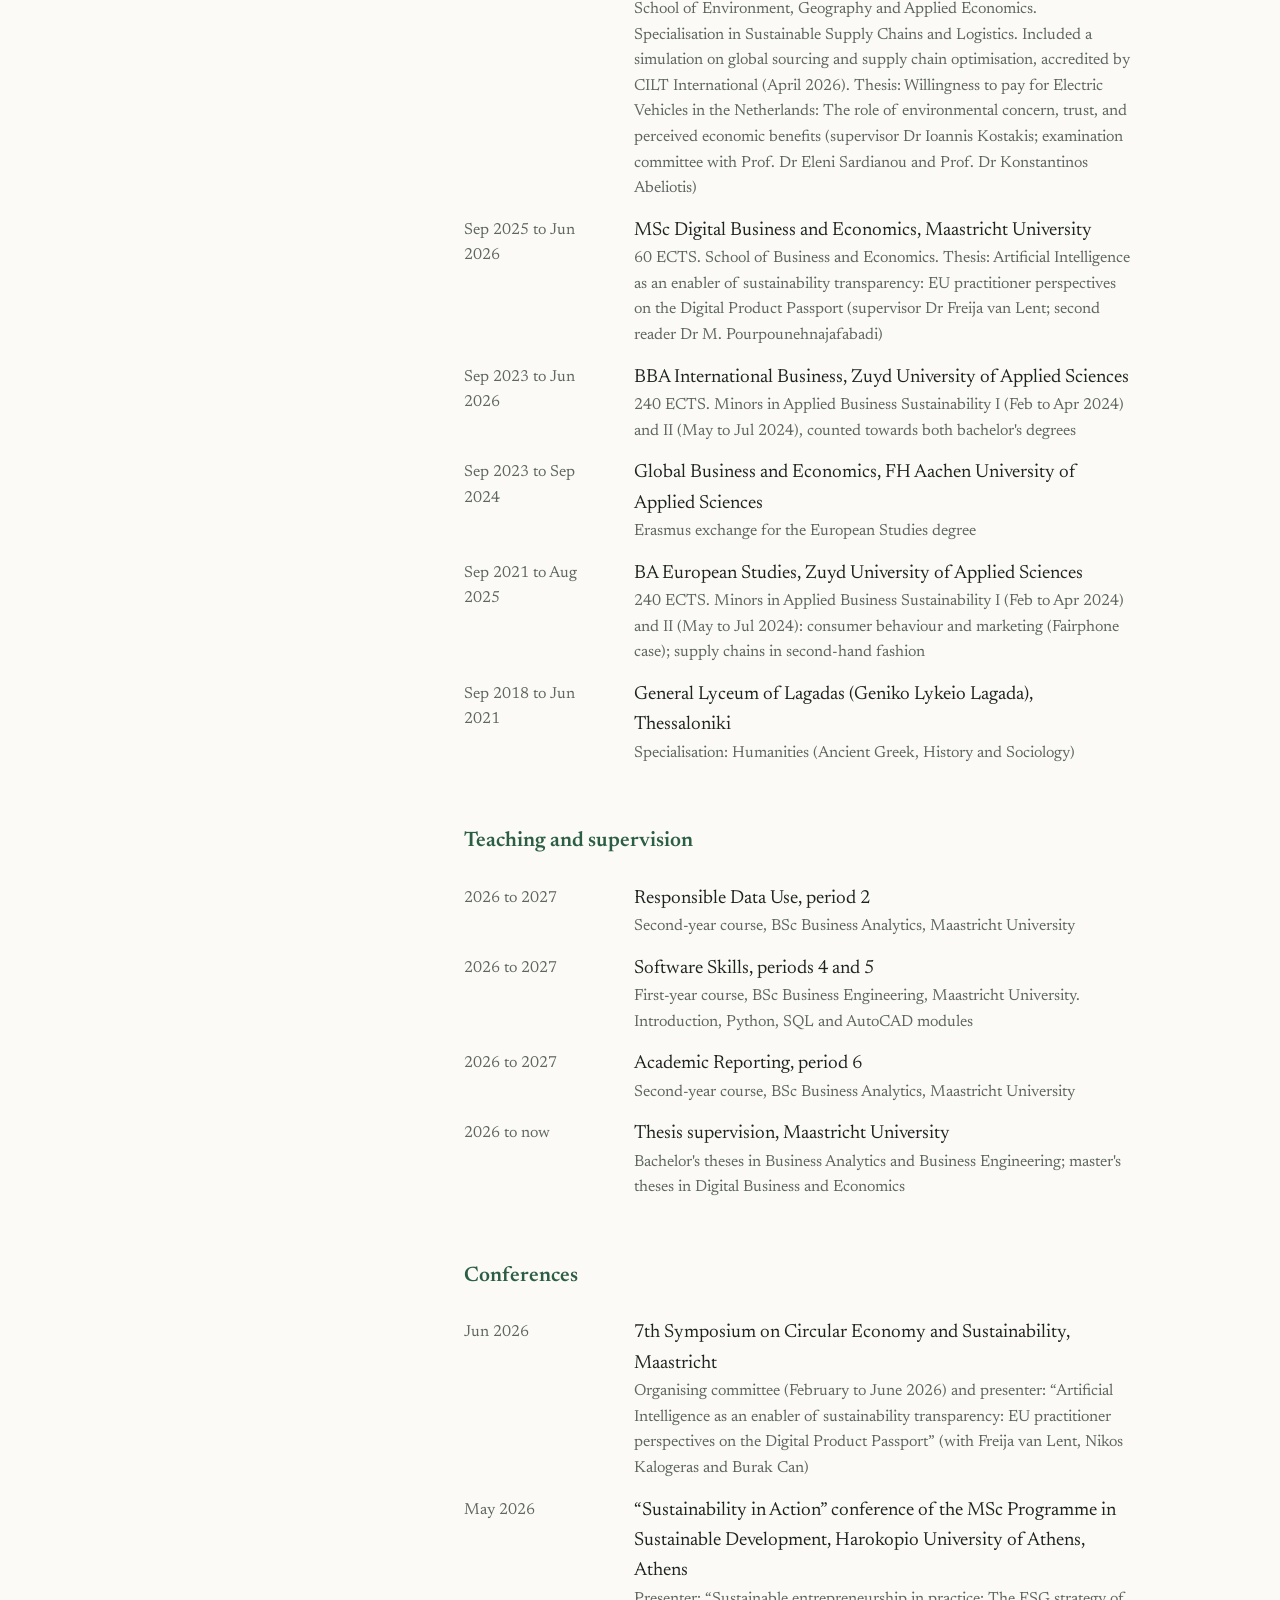
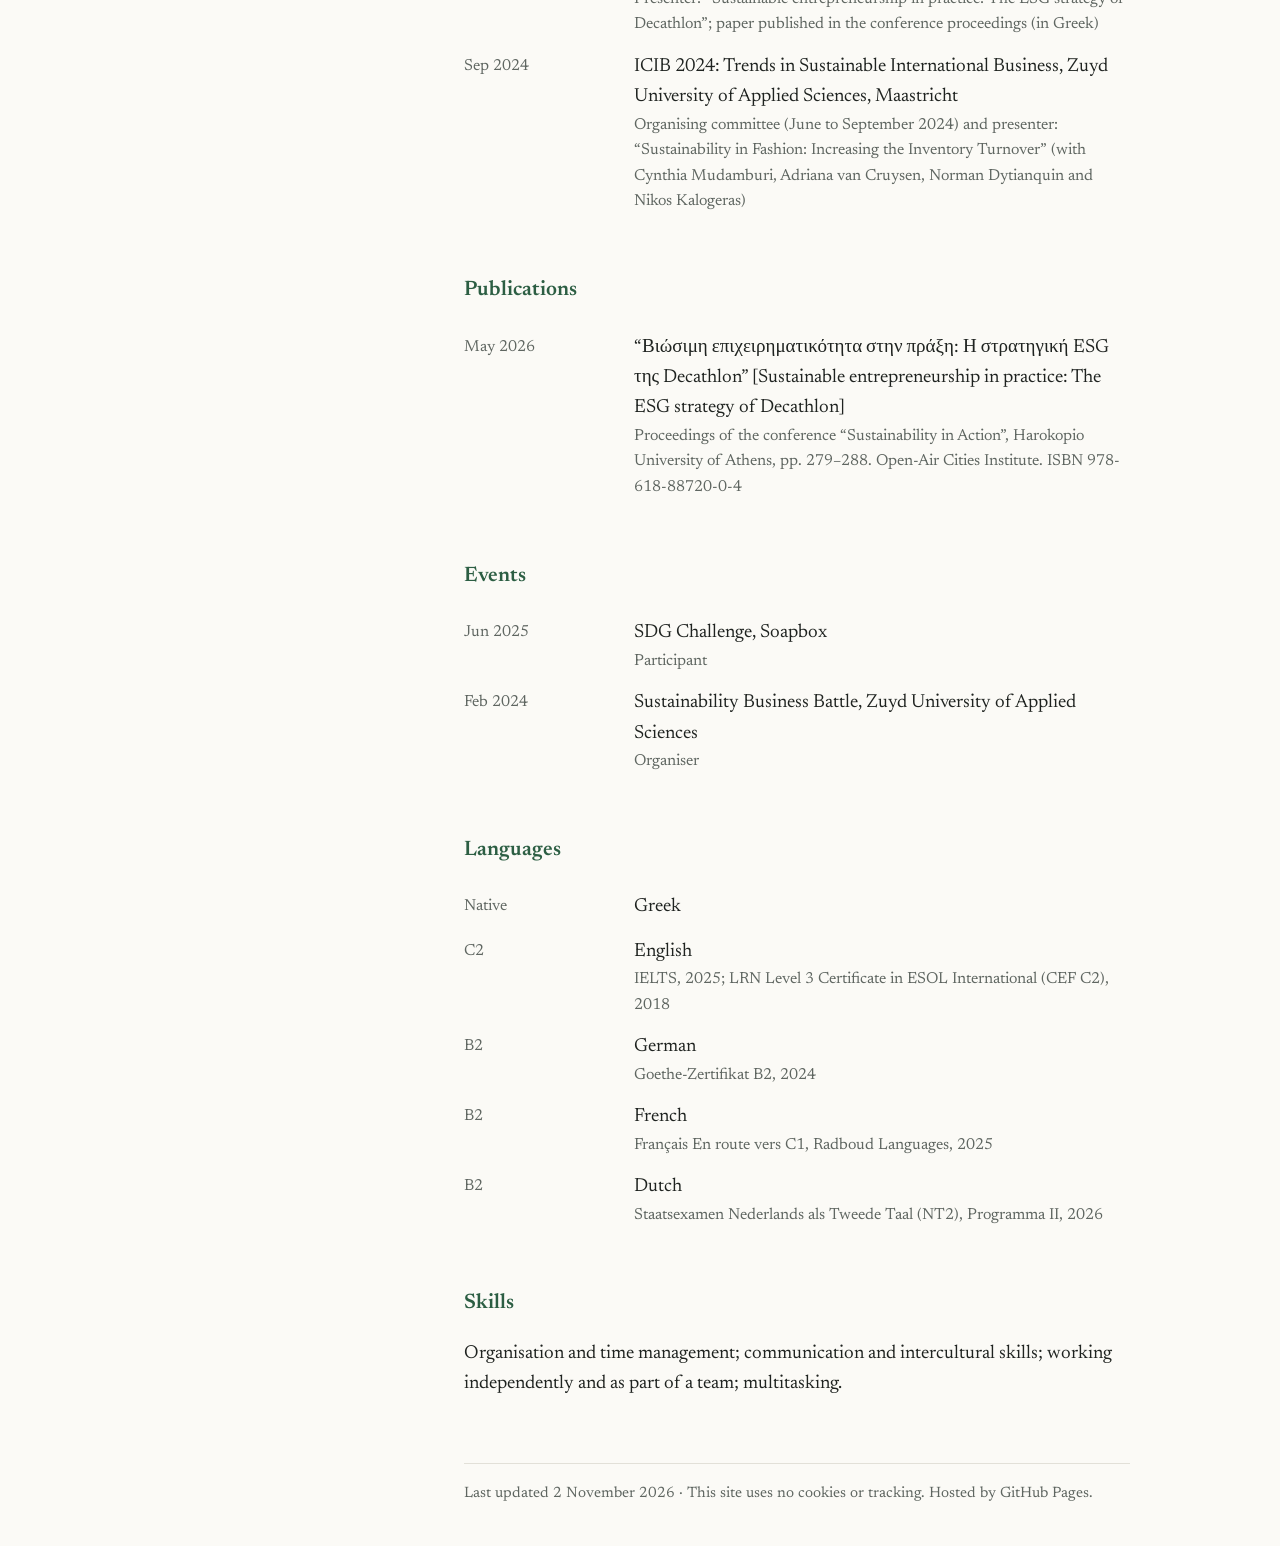
==== commit ab42d326: "Merge work alongside studies into professional experience" ====
--- a/cv.html
+++ b/cv.html
@@ -30,17 +30,12 @@
 <h1>CV</h1>
 <p>A short version is below. The full CV is available as a <a data-cv href="#" target="_blank" rel="noopener">pdf</a>.</p>
 
-<h2>Positions</h2>
+<h2>Professional experience</h2>
 <ul class="dated">
   <li><span class="d">Aug 2026 to now<br>(expected 2030)</span><span class="what">PhD candidate, Department of Data Analytics and Digitalisation, School of Business and Economics, Maastricht University, and UNU-MERIT<span>Circular value chains in Limburg: supporting circular economy tools (roadmaps, serious games and computer models) for businesses and local authorities, as part of the EU co-funded CEL4LIFE project (EU LIFE programme, Province of Limburg).</span></span></li>
   <li><span class="d">Nov 2024 to now</span><span class="what">Junior project manager, sustainably.io, Maastricht<span>Responsible for the communication and dissemination work package of the EU co-funded 3DxVERSE project, plus project management and administration. Started as business developer intern, November 2024 to April 2025; junior project manager since April 2025</span></span></li>
+  <li><span class="d">Jun 2024 to Aug 2026</span><span class="what">Sales advisor, Decathlon Netherlands, Kerkrade<span>Retail operations in the water, hiking and winter sports department: Second Life programme, working with freight and customer service. Transit shift supervisor, January 2025 to August 2026</span></span></li>
   <li><span class="d">Apr 2024 to now</span><span class="what">Junior researcher, Sustainable International Business Research Center (SIB), Zuyd University of Applied Sciences<span>KIEM second-hand clothing circularity project (ARTce; supervised by Prof. Dr Nikos Kalogeras, Adriana van Cruysen and Dr Norman Dytianquin; together with my colleague Cynthia Mudamburi); Vlaai High project helping SMEs promote PGI-certified products, focusing on the Limburgse Vlaai (supervised by Dr Theo Benos and Prof. Dr Nikos Kalogeras; together with my colleague Cynthia Mudamburi); feasibility study for Qeske Maastricht on sustainable smart-parking solutions. Started as student research assistant, April 2024 to February 2026; junior researcher since February 2026</span></span></li>
-</ul>
-
-<h2>Work alongside my studies</h2>
-<p class="small">From 2021 to 2026 I worked alongside my studies.</p>
-<ul class="dated">
-  <li><span class="d">Jun 2024 to Aug 2026</span><span class="what">Sales advisor, Decathlon Netherlands, Kerkrade<span>Retail operations in the water, hiking and winter sports department: Second Life programme, working with freight and customer service. Transit shift supervisor, January 2025 to August 2026</span></span></li>
   <li><span class="d">Sep 2021 to Jun 2024</span><span class="what">Bicycle courier, Domino's, Heerlen and Kerkrade<span>Helped train new delivery staff; customer service</span></span></li>
   <li><span class="d">Sep 2021 to Nov 2021</span><span class="what">Temporary work through ASA Talent, Limburg<span>Logistics employee at IKEA Heerlen and housekeeping employee at CSU Leisure, Valkenburg</span></span></li>
 </ul>
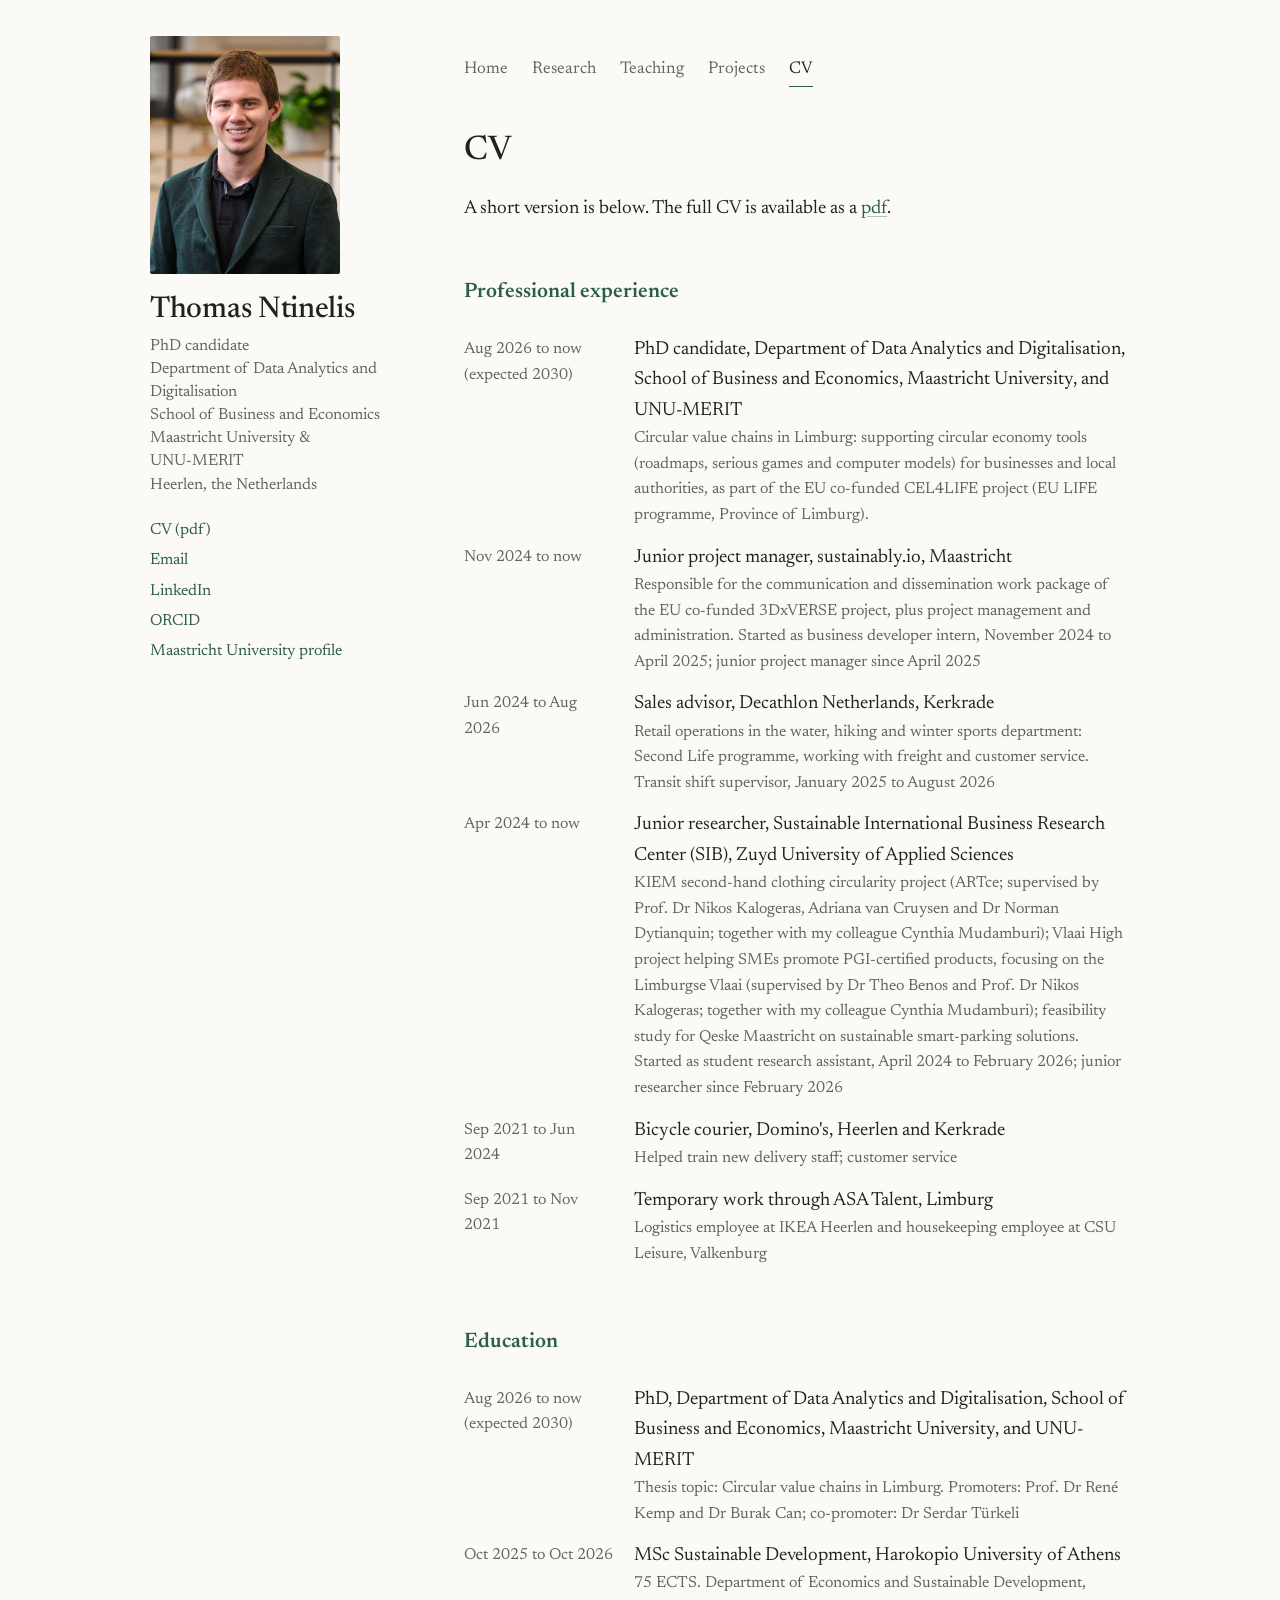
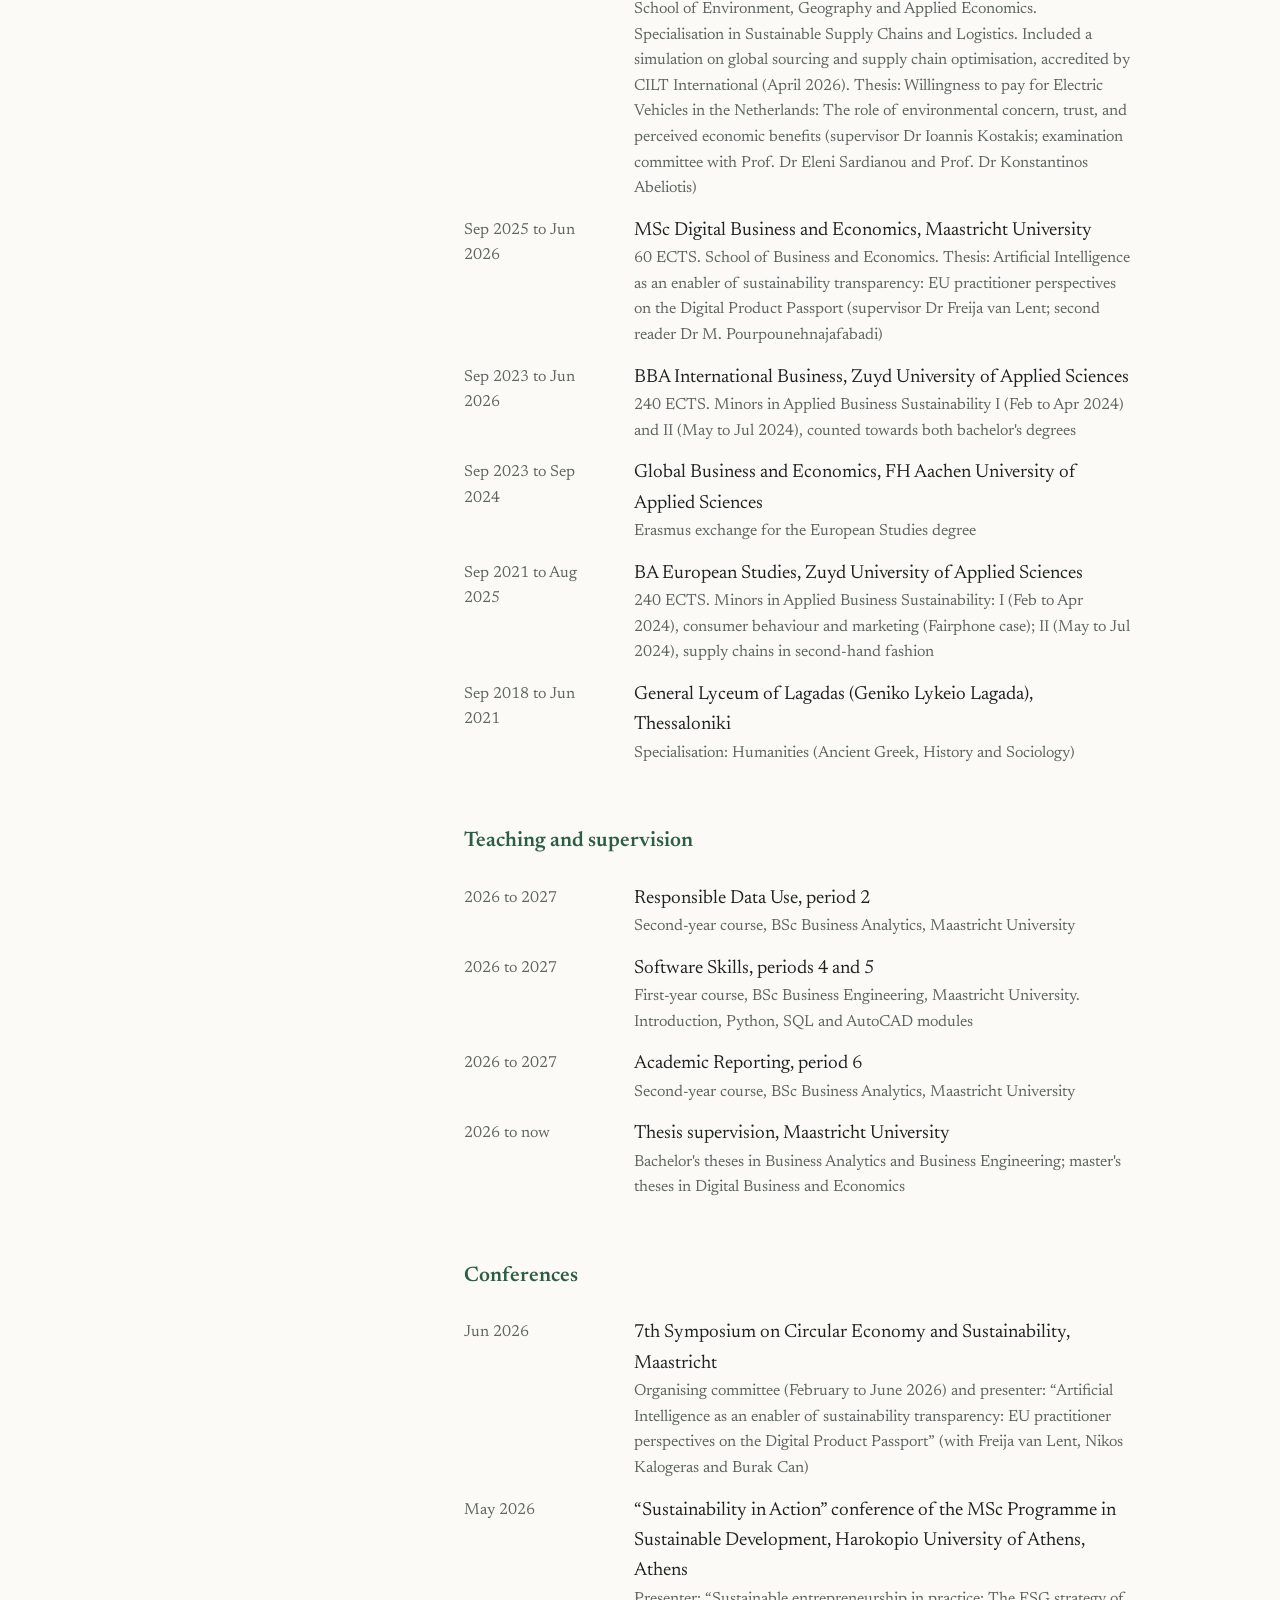
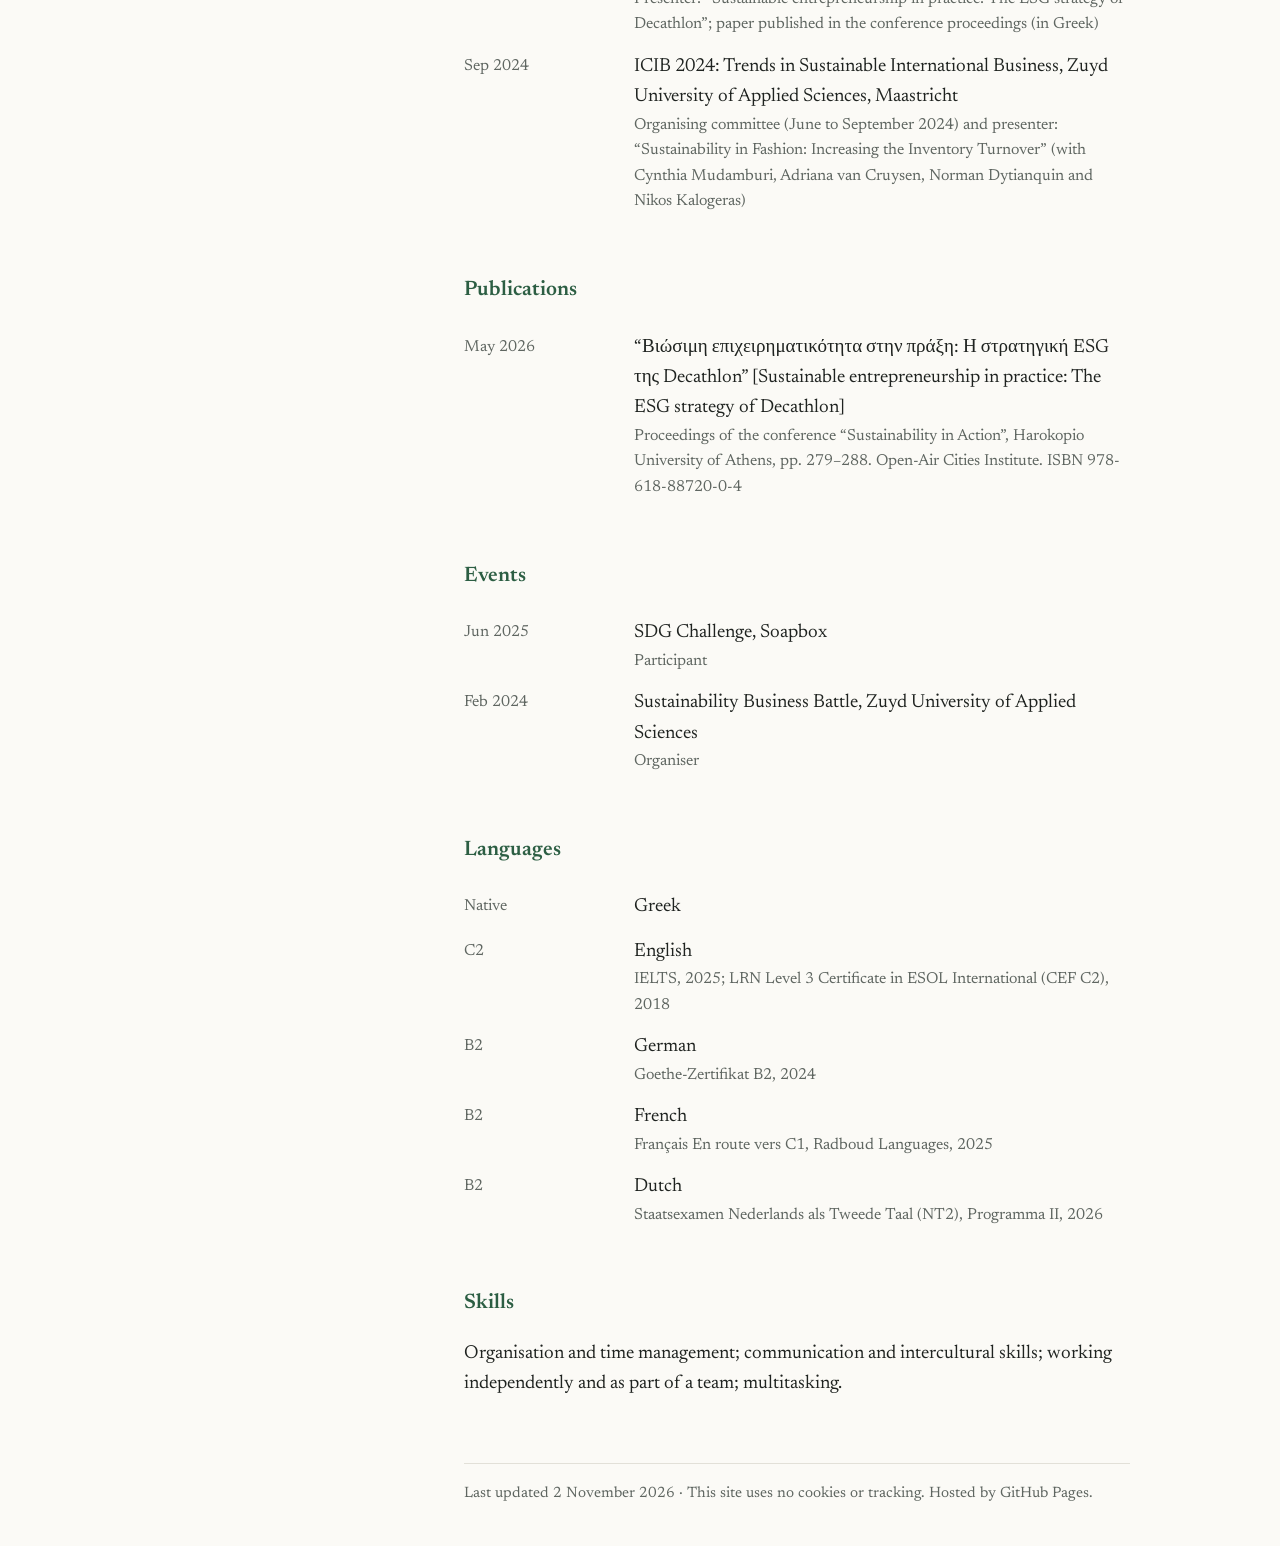
==== commit c4ef2058: "Pair each minor with its dates and topic" ====
--- a/cv.html
+++ b/cv.html
@@ -47,7 +47,7 @@
   <li><span class="d">Sep 2025 to Jun 2026</span><span class="what">MSc Digital Business and Economics, Maastricht University<span>60 ECTS. School of Business and Economics. Thesis: Artificial Intelligence as an enabler of sustainability transparency: EU practitioner perspectives on the Digital Product Passport (supervisor Dr Freija van Lent; second reader Dr M. Pourpounehnajafabadi)</span></span></li>
   <li><span class="d">Sep 2023 to Jun 2026</span><span class="what">BBA International Business, Zuyd University of Applied Sciences<span>240 ECTS. Minors in Applied Business Sustainability I (Feb to Apr 2024) and II (May to Jul 2024), counted towards both bachelor's degrees</span></span></li>
   <li><span class="d">Sep 2023 to Sep 2024</span><span class="what">Global Business and Economics, FH Aachen University of Applied Sciences<span>Erasmus exchange for the European Studies degree</span></span></li>
-  <li><span class="d">Sep 2021 to Aug 2025</span><span class="what">BA European Studies, Zuyd University of Applied Sciences<span>240 ECTS. Minors in Applied Business Sustainability I (Feb to Apr 2024) and II (May to Jul 2024): consumer behaviour and marketing (Fairphone case); supply chains in second-hand fashion</span></span></li>
+  <li><span class="d">Sep 2021 to Aug 2025</span><span class="what">BA European Studies, Zuyd University of Applied Sciences<span>240 ECTS. Minors in Applied Business Sustainability: I (Feb to Apr 2024), consumer behaviour and marketing (Fairphone case); II (May to Jul 2024), supply chains in second-hand fashion</span></span></li>
   <li><span class="d">Sep 2018 to Jun 2021</span><span class="what">General Lyceum of Lagadas (Geniko Lykeio Lagada), Thessaloniki<span>Specialisation: Humanities (Ancient Greek, History and Sociology)</span></span></li>
 </ul>
 
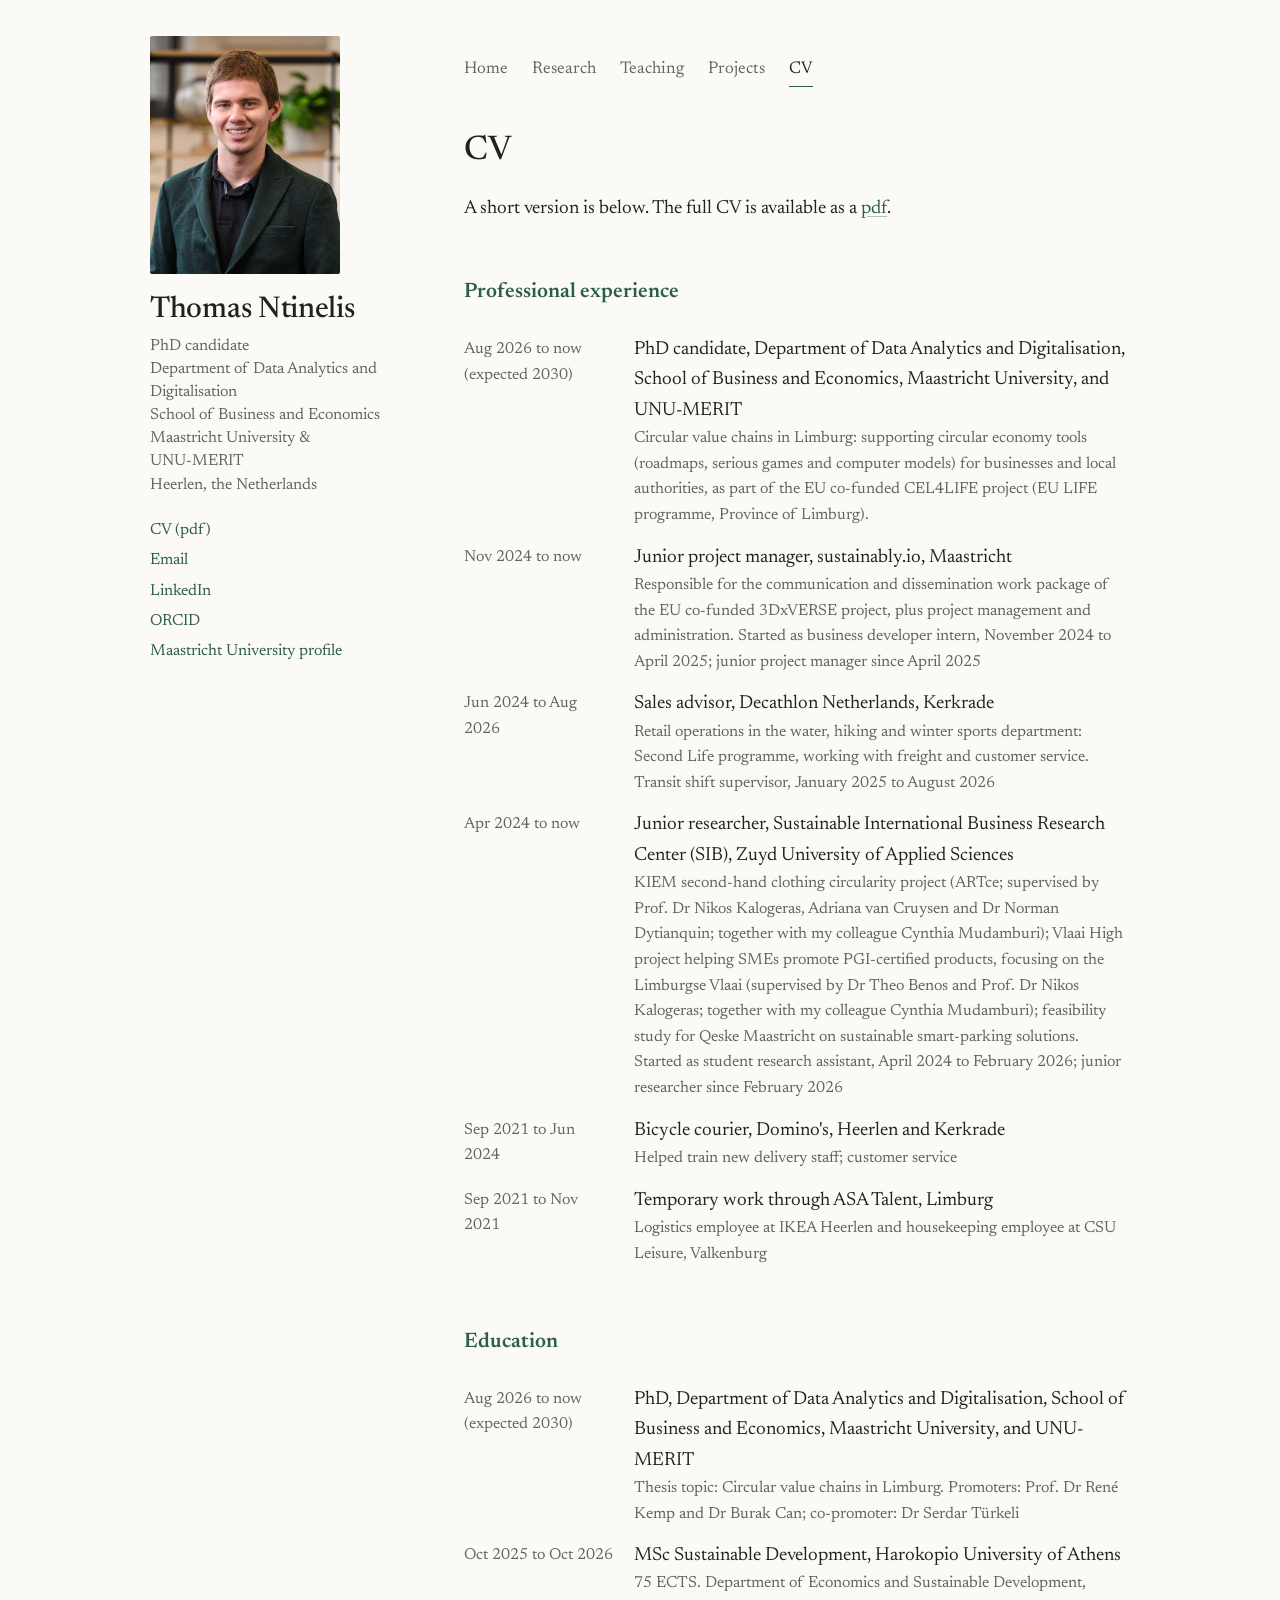
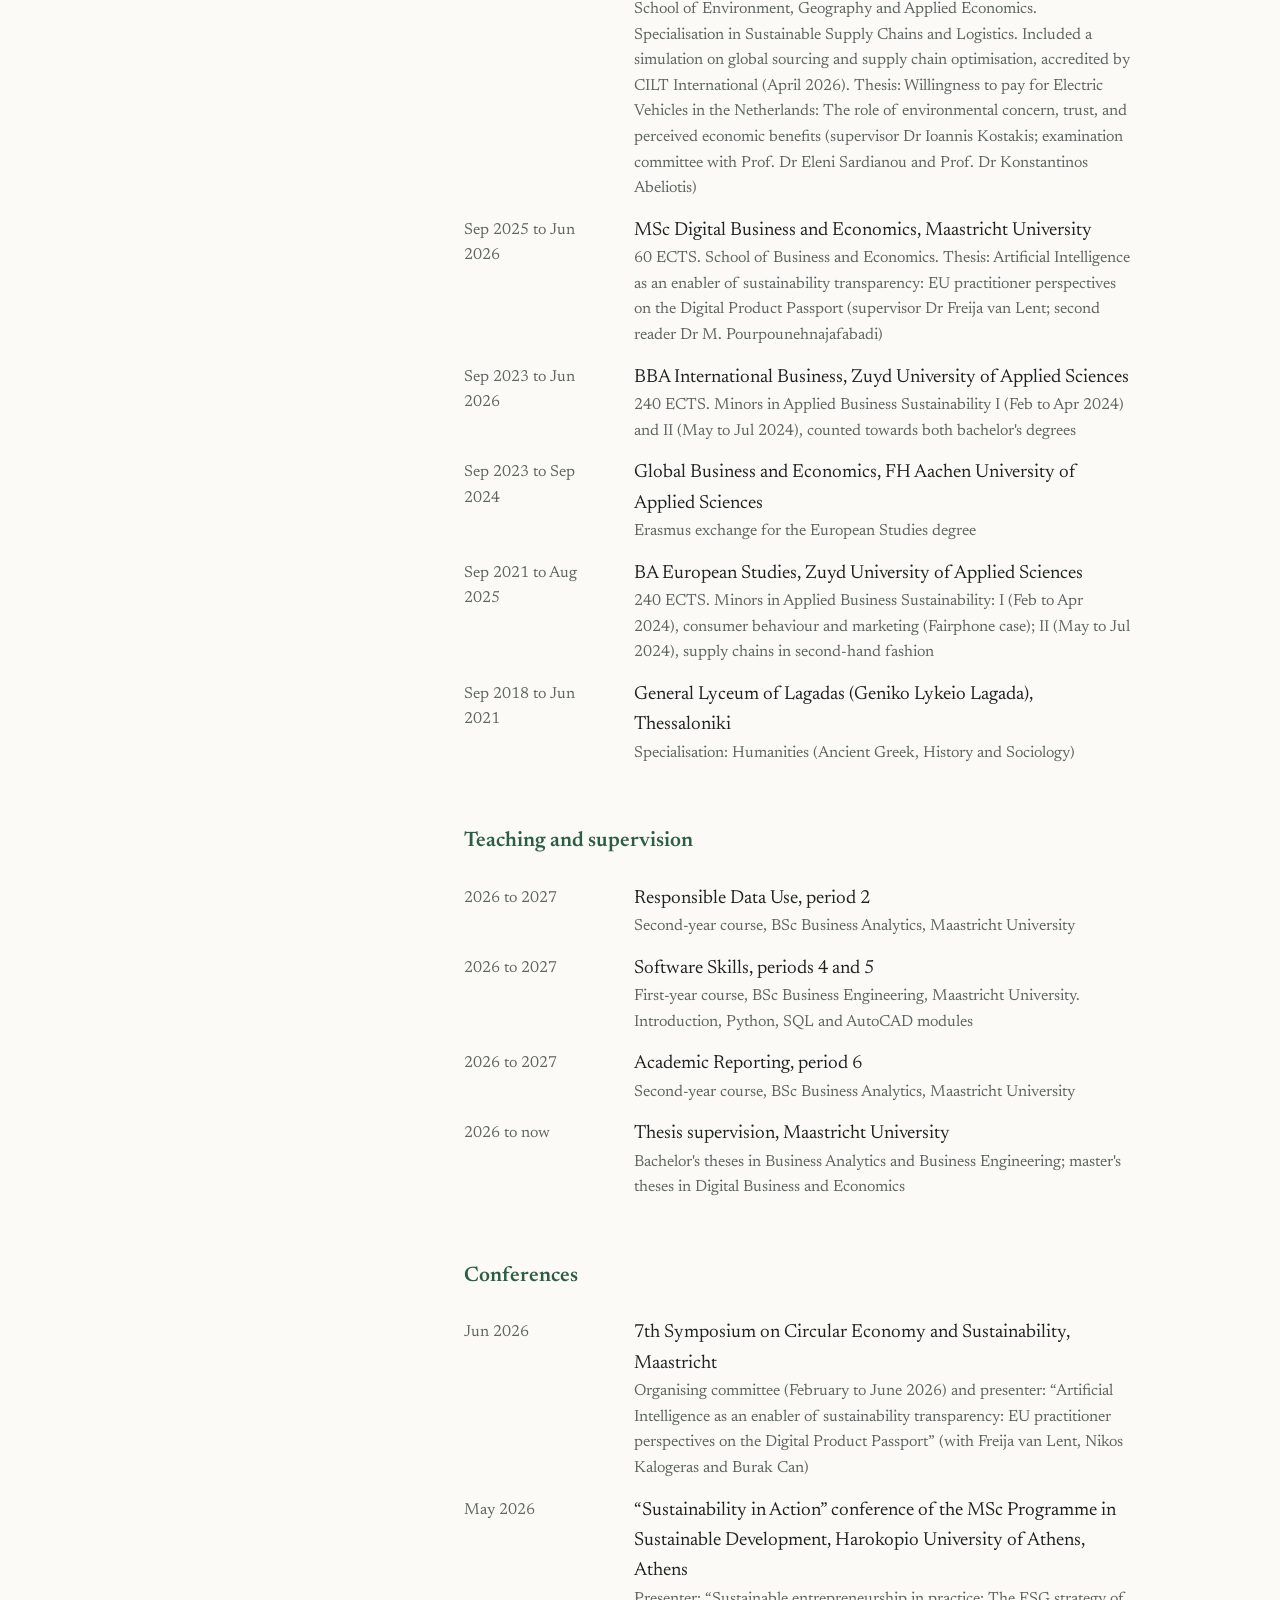
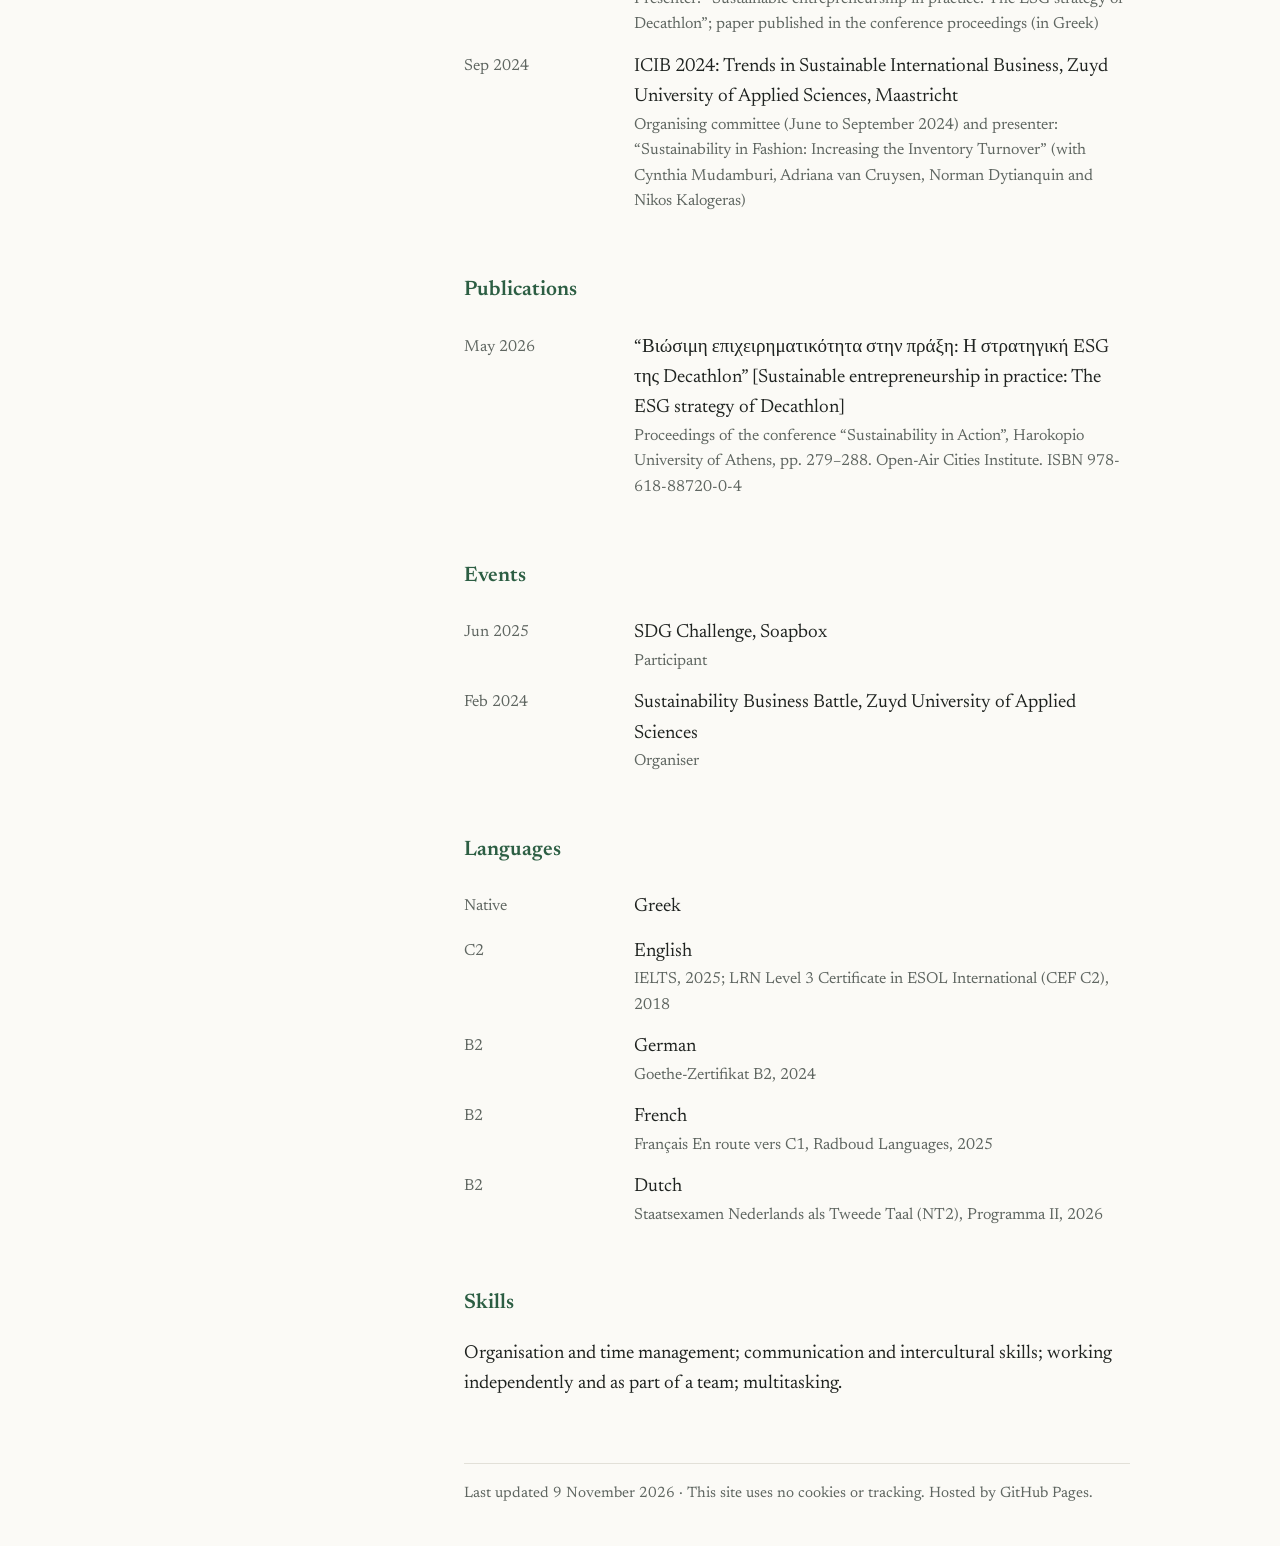
==== commit ed6ca1bd: "Update last-updated date to 9 November 2026" ====
--- a/cv.html
+++ b/cv.html
@@ -90,7 +90,7 @@
 <h2>Skills</h2>
 <p>Organisation and time management; communication and intercultural skills; working independently and as part of a team; multitasking.</p>
 
-<footer>Last updated 2 November 2026 · This site uses no cookies or tracking. Hosted by GitHub Pages.</footer>
+<footer>Last updated 9 November 2026 · This site uses no cookies or tracking. Hosted by GitHub Pages.</footer>
 </main>
 </div>
 <script src="site.js"></script>
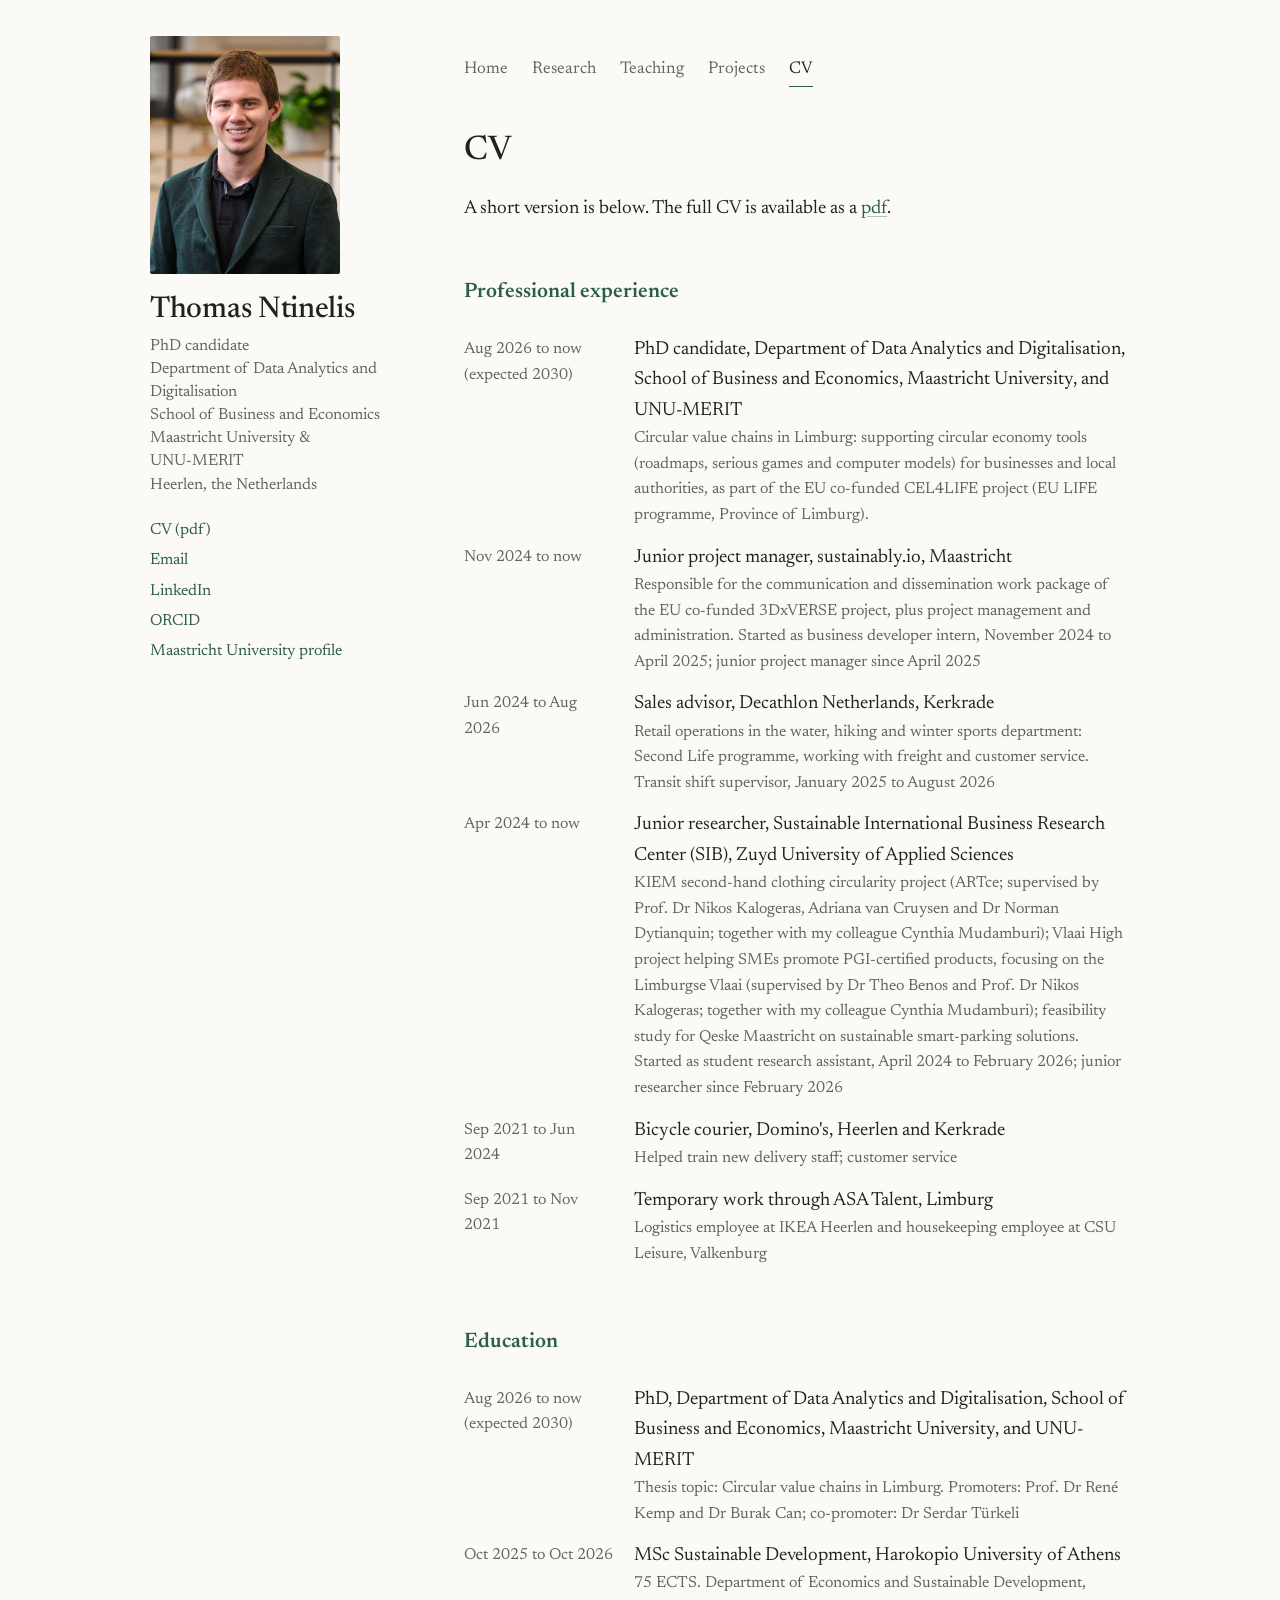
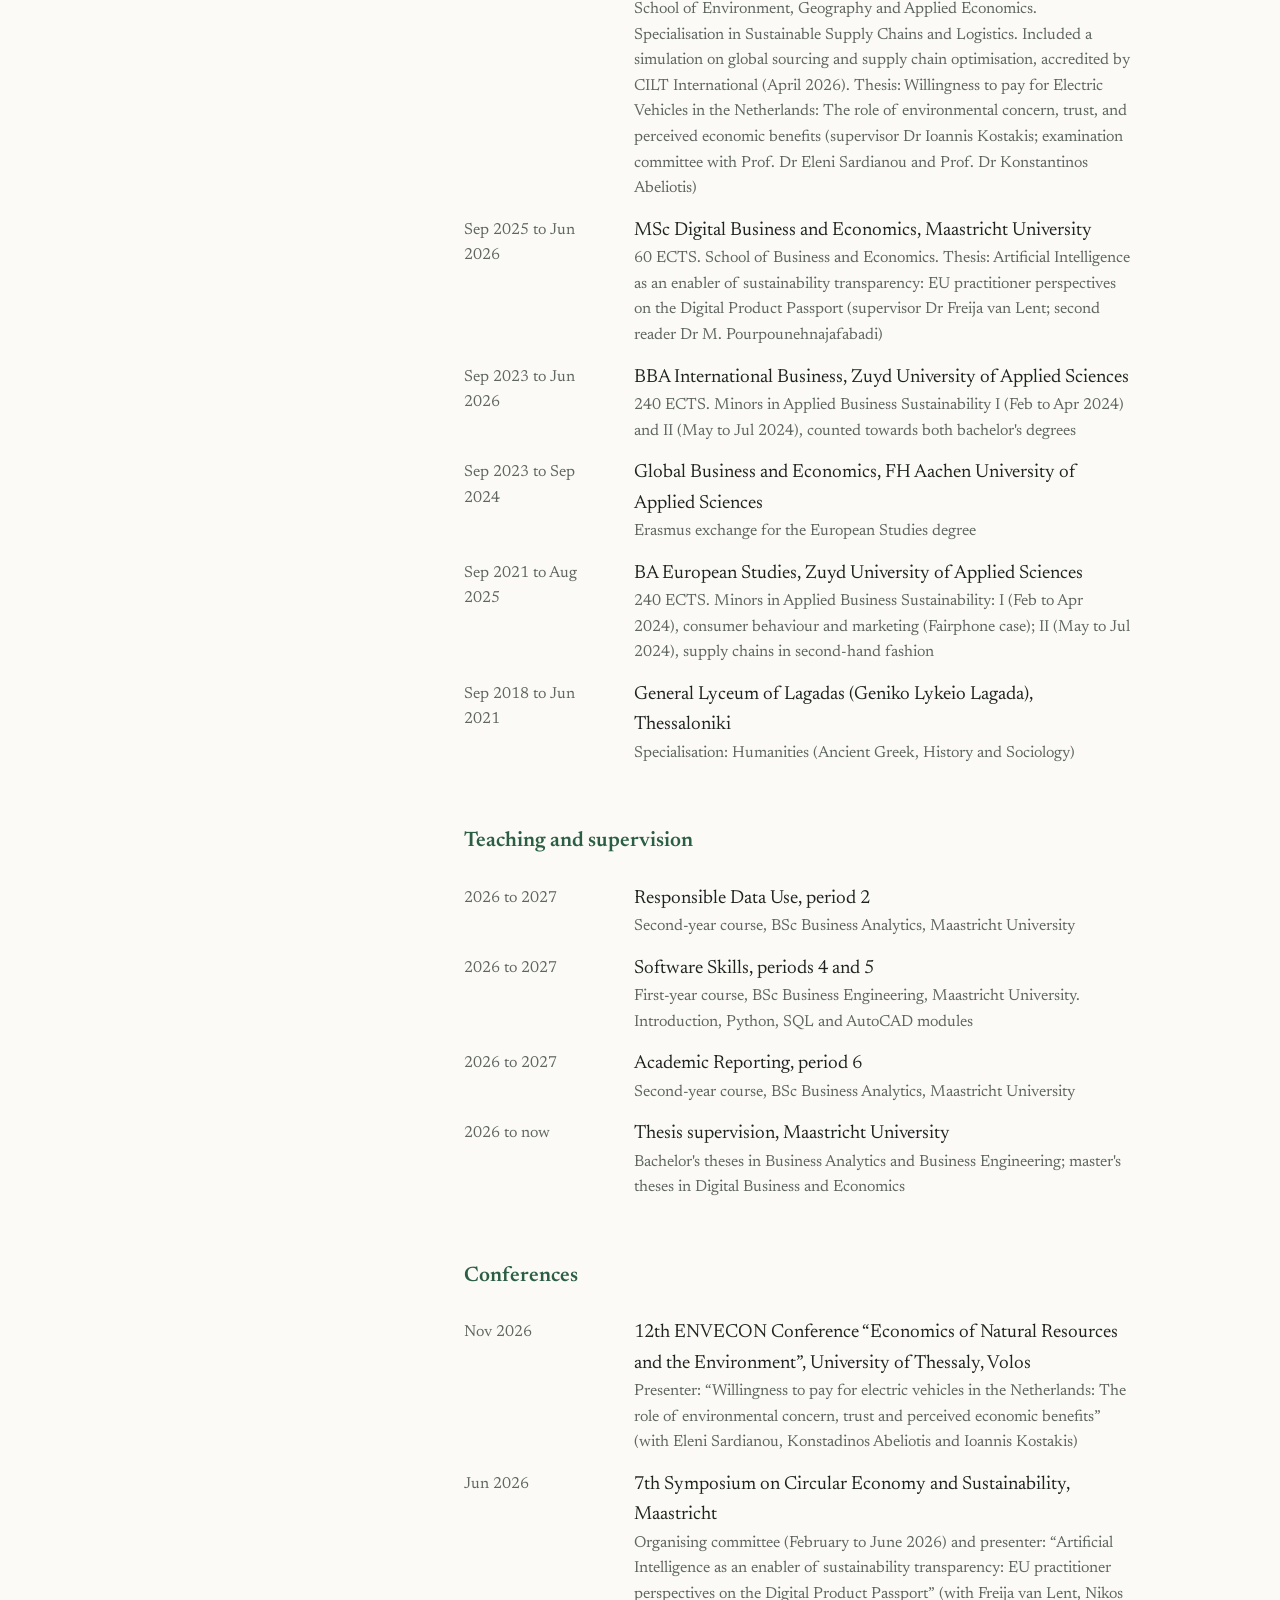
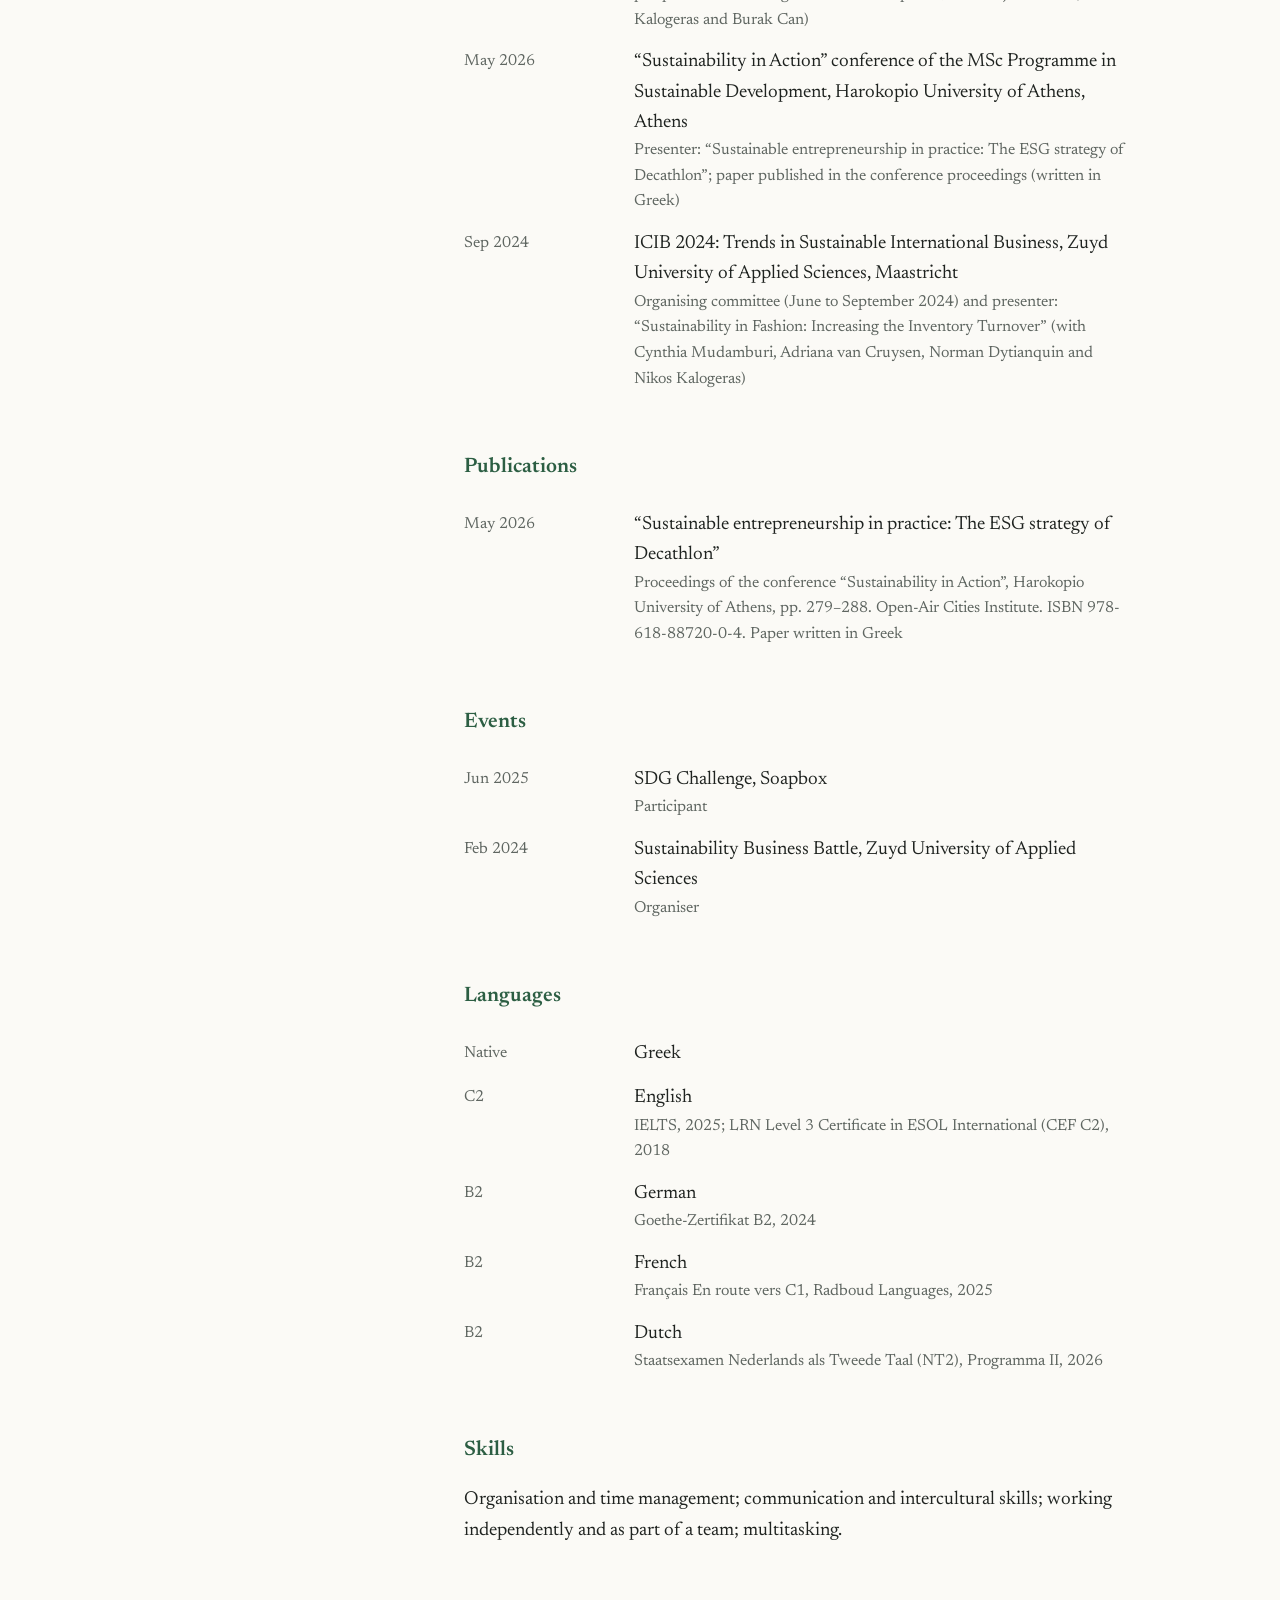
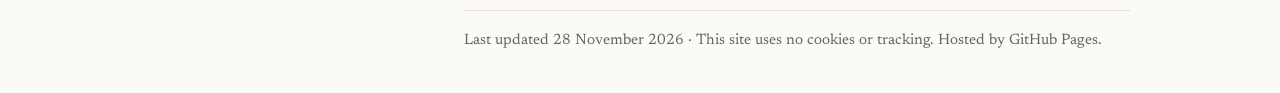
==== commit 919653f0: "Add ENVECON 12 presentation; English title for Decathlon paper" ====
--- a/cv.html
+++ b/cv.html
@@ -62,14 +62,15 @@
 <h2>Conferences</h2>
 <!-- Add the year in the first column, and your role or paper title in the grey line -->
 <ul class="dated">
+  <li><span class="d">Nov 2026</span><span class="what">12th ENVECON Conference “Economics of Natural Resources and the Environment”, University of Thessaly, Volos<span>Presenter: “Willingness to pay for electric vehicles in the Netherlands: The role of environmental concern, trust and perceived economic benefits” (with Eleni Sardianou, Konstadinos Abeliotis and Ioannis Kostakis)</span></span></li>
   <li><span class="d">Jun 2026</span><span class="what">7th Symposium on Circular Economy and Sustainability, Maastricht<span>Organising committee (February to June 2026) and presenter: “Artificial Intelligence as an enabler of sustainability transparency: EU practitioner perspectives on the Digital Product Passport” (with Freija van Lent, Nikos Kalogeras and Burak Can)</span></span></li>
-  <li><span class="d">May 2026</span><span class="what">“Sustainability in Action” conference of the MSc Programme in Sustainable Development, Harokopio University of Athens, Athens<span>Presenter: “Sustainable entrepreneurship in practice: The ESG strategy of Decathlon”; paper published in the conference proceedings (in Greek)</span></span></li>
+  <li><span class="d">May 2026</span><span class="what">“Sustainability in Action” conference of the MSc Programme in Sustainable Development, Harokopio University of Athens, Athens<span>Presenter: “Sustainable entrepreneurship in practice: The ESG strategy of Decathlon”; paper published in the conference proceedings (written in Greek)</span></span></li>
   <li><span class="d">Sep 2024</span><span class="what">ICIB 2024: Trends in Sustainable International Business, Zuyd University of Applied Sciences, Maastricht<span>Organising committee (June to September 2024) and presenter: “Sustainability in Fashion: Increasing the Inventory Turnover” (with Cynthia Mudamburi, Adriana van Cruysen, Norman Dytianquin and Nikos Kalogeras)</span></span></li>
 </ul>
 
 <h2>Publications</h2>
 <ul class="dated">
-  <li><span class="d">May 2026</span><span class="what">“Βιώσιμη επιχειρηματικότητα στην πράξη: Η στρατηγική ESG της Decathlon” [Sustainable entrepreneurship in practice: The ESG strategy of Decathlon]<span>Proceedings of the conference “Sustainability in Action”, Harokopio University of Athens, pp. 279–288. Open-Air Cities Institute. ISBN 978-618-88720-0-4</span></span></li>
+  <li><span class="d">May 2026</span><span class="what">“Sustainable entrepreneurship in practice: The ESG strategy of Decathlon”<span>Proceedings of the conference “Sustainability in Action”, Harokopio University of Athens, pp. 279–288. Open-Air Cities Institute. ISBN 978-618-88720-0-4. Paper written in Greek</span></span></li>
 </ul>
 
 <h2>Events</h2>
@@ -90,7 +91,7 @@
 <h2>Skills</h2>
 <p>Organisation and time management; communication and intercultural skills; working independently and as part of a team; multitasking.</p>
 
-<footer>Last updated 9 November 2026 · This site uses no cookies or tracking. Hosted by GitHub Pages.</footer>
+<footer>Last updated 28 November 2026 · This site uses no cookies or tracking. Hosted by GitHub Pages.</footer>
 </main>
 </div>
 <script src="site.js"></script>
